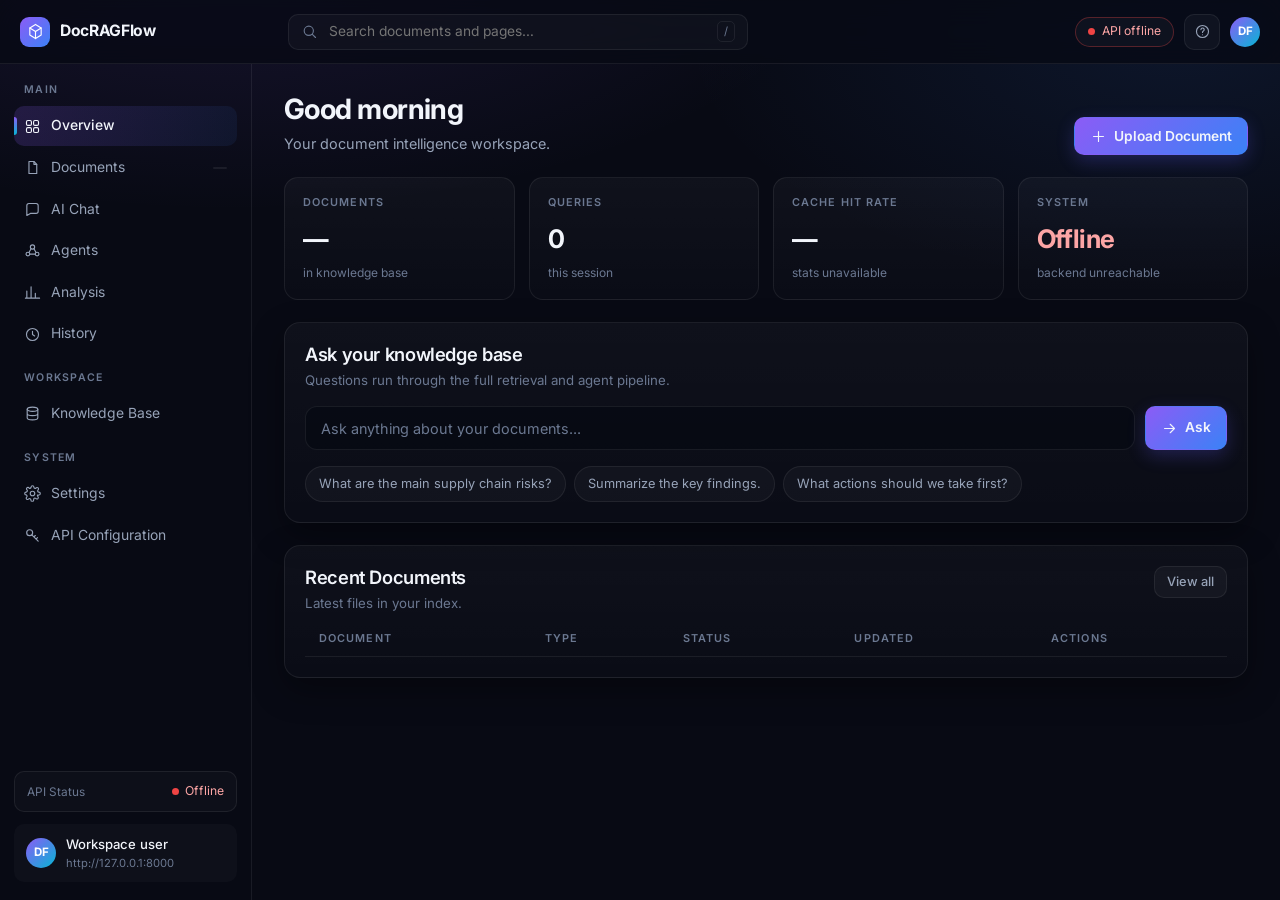
==== frontend/app.html @ 17d785a5 "Redesign frontend: 3D landing page and routed workspace app shell Landing (index.html): new marketin" ====
<!doctype html>
<html lang="en">
  <head>
    <meta charset="utf-8" />
    <meta name="viewport" content="width=device-width, initial-scale=1" />
    <title>DocRAGFlow — Workspace</title>
    <link rel="preconnect" href="https://fonts.googleapis.com" />
    <link rel="preconnect" href="https://fonts.gstatic.com" crossorigin />
    <link
      href="https://fonts.googleapis.com/css2?family=Inter:wght@400;500;600;700&display=swap"
      rel="stylesheet"
    />
    <link rel="stylesheet" href="css/styles.css?v=2" />
  </head>
  <body class="app">
    <!-- Icon sprite -->
    <svg class="sprite" aria-hidden="true" focusable="false">
      <symbol id="i-cube" viewBox="0 0 24 24">
        <path d="M12 2L4 7v10l8 5 8-5V7l-8-5z" />
        <path d="M12 12l8-5M12 12L4 7M12 12v10" />
      </symbol>
      <symbol id="i-grid" viewBox="0 0 24 24">
        <rect x="3.5" y="3.5" width="7" height="7" rx="2" />
        <rect x="13.5" y="3.5" width="7" height="7" rx="2" />
        <rect x="3.5" y="13.5" width="7" height="7" rx="2" />
        <rect x="13.5" y="13.5" width="7" height="7" rx="2" />
      </symbol>
      <symbol id="i-doc" viewBox="0 0 24 24">
        <path d="M7 3.5h7l4 4v13H7z" />
        <path d="M14 3.5v4h4" />
      </symbol>
      <symbol id="i-chat" viewBox="0 0 24 24">
        <path d="M20 14.5a3 3 0 0 1-3 3H9l-5 3V6.5a3 3 0 0 1 3-3h10a3 3 0 0 1 3 3z" />
      </symbol>
      <symbol id="i-agents" viewBox="0 0 24 24">
        <circle cx="12" cy="7" r="3" />
        <circle cx="5.5" cy="17" r="2.6" />
        <circle cx="18.5" cy="17" r="2.6" />
        <path d="M10 9.4 7.2 14.6M14 9.4l2.8 5.2M8 17.2h8" />
      </symbol>
      <symbol id="i-chart" viewBox="0 0 24 24">
        <path d="M4 20V10M10 20V4M16 20v-7M22 20H2" />
      </symbol>
      <symbol id="i-clock" viewBox="0 0 24 24">
        <circle cx="12" cy="12" r="8.5" />
        <path d="M12 7.5V12l3 2" />
      </symbol>
      <symbol id="i-database" viewBox="0 0 24 24">
        <ellipse cx="12" cy="6" rx="7.5" ry="3" />
        <path d="M4.5 6v12c0 1.7 3.4 3 7.5 3s7.5-1.3 7.5-3V6M4.5 12c0 1.7 3.4 3 7.5 3s7.5-1.3 7.5-3" />
      </symbol>
      <symbol id="i-cog" viewBox="0 0 24 24">
        <circle cx="12" cy="12" r="3.2" />
        <path d="M19.1 14.2a1.7 1.7 0 0 0 .3 1.9 2 2 0 1 1-2.8 2.8 1.7 1.7 0 0 0-1.9-.3 1.7 1.7 0 0 0-1 1.5V21a2 2 0 1 1-4 0v-.1a1.7 1.7 0 0 0-1.1-1.5 1.7 1.7 0 0 0-1.9.3 2 2 0 1 1-2.8-2.8 1.7 1.7 0 0 0 .3-1.9 1.7 1.7 0 0 0-1.5-1H3a2 2 0 1 1 0-4h.1a1.7 1.7 0 0 0 1.5-1.1 1.7 1.7 0 0 0-.3-1.9 2 2 0 1 1 2.8-2.8 1.7 1.7 0 0 0 1.9.3H9a1.7 1.7 0 0 0 1-1.5V3a2 2 0 1 1 4 0v.1a1.7 1.7 0 0 0 1 1.5 1.7 1.7 0 0 0 1.9-.3 2 2 0 1 1 2.8 2.8 1.7 1.7 0 0 0-.3 1.9v.1a1.7 1.7 0 0 0 1.5 1H21a2 2 0 1 1 0 4h-.1a1.7 1.7 0 0 0-1.5 1z" />
      </symbol>
      <symbol id="i-key" viewBox="0 0 24 24">
        <circle cx="8" cy="8" r="4.2" />
        <path d="M11 11l9 9M17 17l2-2M14 14l2-2" />
      </symbol>
      <symbol id="i-search" viewBox="0 0 24 24">
        <circle cx="11" cy="11" r="6.5" />
        <path d="M16 16l4.5 4.5" />
      </symbol>
      <symbol id="i-plus" viewBox="0 0 24 24"><path d="M12 5v14M5 12h14" /></symbol>
      <symbol id="i-send" viewBox="0 0 24 24"><path d="M5 12h14M13 6l6 6-6 6" /></symbol>
      <symbol id="i-refresh" viewBox="0 0 24 24">
        <path d="M20 11a8 8 0 1 0-2.3 5.7M20 5v6h-6" />
      </symbol>
      <symbol id="i-trash" viewBox="0 0 24 24">
        <path d="M4 7h16M9 7V4.5h6V7M6.5 7l1 13h9l1-13" />
      </symbol>
      <symbol id="i-help" viewBox="0 0 24 24">
        <circle cx="12" cy="12" r="8.5" />
        <path d="M9.8 9.3a2.3 2.3 0 1 1 3.4 2.1c-.8.5-1.2 1-1.2 1.9M12 16.6h.01" />
      </symbol>
      <symbol id="i-menu" viewBox="0 0 24 24"><path d="M4 7h16M4 12h16M4 17h16" /></symbol>
      <symbol id="i-shield" viewBox="0 0 24 24">
        <path d="M12 3l7 3v6c0 4.2-2.9 7.6-7 9-4.1-1.4-7-4.8-7-9V6z" />
      </symbol>
      <symbol id="i-box" viewBox="0 0 24 24">
        <path d="M3.5 8.5 12 4l8.5 4.5v7L12 20l-8.5-4.5z" />
        <path d="M3.5 8.5 12 13l8.5-4.5M12 13v7" />
      </symbol>
      <symbol id="i-truck" viewBox="0 0 24 24">
        <path d="M2.5 6.5h10v10h-10zM12.5 10h4l3 3v3.5h-7z" />
        <circle cx="6.5" cy="18" r="1.6" />
        <circle cx="16.5" cy="18" r="1.6" />
      </symbol>
      <symbol id="i-globe" viewBox="0 0 24 24">
        <circle cx="12" cy="12" r="8.5" />
        <path d="M3.5 12h17M12 3.5c2.4 2.3 3.6 5.2 3.6 8.5s-1.2 6.2-3.6 8.5c-2.4-2.3-3.6-5.2-3.6-8.5S9.6 5.8 12 3.5z" />
      </symbol>
      <symbol id="i-check" viewBox="0 0 24 24"><path d="M5 12.5l4.5 4.5L19 7.5" /></symbol>
      <symbol id="i-inbox" viewBox="0 0 24 24">
        <path d="M3.5 13.5 6 5h12l2.5 8.5v5.5h-17z" />
        <path d="M3.5 13.5H9a3 3 0 0 0 6 0h5.5" />
      </symbol>
    </svg>

    <!-- Single upload input reused by every upload trigger -->
    <input id="pdfFile" type="file" accept="application/pdf" class="sr-only" />

    <!-- ══ TOPBAR ══ -->
    <header class="topbar">
      <div class="topbar-left">
        <button id="drawerToggle" class="icon-btn topbar-menu" type="button" aria-label="Toggle navigation" aria-expanded="false">
          <svg class="ic"><use href="#i-menu" /></svg>
        </button>
        <a class="topbar-brand" href="index.html" aria-label="DocRAGFlow home">
          <span class="brand-mark"><svg class="ic"><use href="#i-cube" /></svg></span>
          <span class="brand-name">DocRAGFlow</span>
        </a>
      </div>

      <div class="topbar-search">
        <svg class="ic"><use href="#i-search" /></svg>
        <input
          id="globalSearch"
          type="search"
          placeholder="Search documents and pages…"
          autocomplete="off"
          aria-label="Search"
          role="combobox"
          aria-expanded="false"
          aria-controls="searchResults"
        />
        <kbd>/</kbd>
        <ul id="searchResults" class="search-results" role="listbox" hidden></ul>
      </div>

      <div class="topbar-right">
        <span id="apiBasePill" class="status-pill">Checking API…</span>
        <a
          class="icon-btn"
          href="https://github.com/anuragthippani1/DocFlow-RAG#readme"
          target="_blank"
          rel="noopener"
          title="Documentation"
          aria-label="Documentation"
        >
          <svg class="ic"><use href="#i-help" /></svg>
        </a>
        <details class="user-menu" id="userMenu">
          <summary aria-label="User menu"><span class="avatar">DF</span></summary>
          <div class="user-menu-panel">
            <div class="user-menu-head">
              <span class="avatar">DF</span>
              <div>
                <strong>Workspace user</strong>
                <small id="userMenuApi">Local API</small>
              </div>
            </div>
            <a href="#/settings" data-route-link>Settings</a>
            <a href="#/knowledge" data-route-link>Knowledge base</a>
            <a href="index.html">Back to site</a>
          </div>
        </details>
      </div>
    </header>

    <div class="layout">
      <!-- ══ SIDEBAR ══ -->
      <aside class="sidebar" id="sidebar" aria-label="Primary navigation">
        <nav class="side-nav">
          <p class="side-group">Main</p>
          <a class="side-item" href="#/overview" data-route-link>
            <svg class="ic"><use href="#i-grid" /></svg><span>Overview</span>
          </a>
          <a class="side-item" href="#/documents" data-route-link>
            <svg class="ic"><use href="#i-doc" /></svg><span>Documents</span>
            <em id="sideDocCount" class="side-count"></em>
          </a>
          <a class="side-item" href="#/chat" data-route-link>
            <svg class="ic"><use href="#i-chat" /></svg><span>AI Chat</span>
          </a>
          <a class="side-item" href="#/agents" data-route-link>
            <svg class="ic"><use href="#i-agents" /></svg><span>Agents</span>
          </a>
          <a class="side-item" href="#/analysis" data-route-link>
            <svg class="ic"><use href="#i-chart" /></svg><span>Analysis</span>
          </a>
          <a class="side-item" href="#/history" data-route-link>
            <svg class="ic"><use href="#i-clock" /></svg><span>History</span>
          </a>

          <p class="side-group">Workspace</p>
          <a class="side-item" href="#/knowledge" data-route-link>
            <svg class="ic"><use href="#i-database" /></svg><span>Knowledge Base</span>
          </a>

          <p class="side-group">System</p>
          <a class="side-item" href="#/settings" data-route-link>
            <svg class="ic"><use href="#i-cog" /></svg><span>Settings</span>
          </a>
          <a class="side-item" href="#/settings" data-route-link data-focus="apiConfig">
            <svg class="ic"><use href="#i-key" /></svg><span>API Configuration</span>
          </a>
        </nav>

        <div class="side-foot">
          <div class="side-status">
            <span class="side-status-label">API Status</span>
            <span id="sidebarApiStatus" class="dot-status">Checking…</span>
          </div>
          <div class="side-user">
            <span class="avatar">DF</span>
            <div>
              <strong>Workspace user</strong>
              <small id="sidebarApiBase">—</small>
            </div>
          </div>
        </div>
      </aside>
      <div class="scrim" id="scrim" hidden></div>

      <!-- ══ CONTENT ══ -->
      <main class="content" id="content">
        <!-- ─── OVERVIEW ─── -->
        <section class="view" id="view-overview" data-view="overview" hidden>
          <header class="page-head">
            <div>
              <h1 id="greeting">Welcome back</h1>
              <p class="page-sub">Your document intelligence workspace.</p>
            </div>
            <div class="page-actions">
              <button class="btn btn-primary" type="button" data-upload-trigger>
                <svg class="ic"><use href="#i-plus" /></svg> Upload Document
              </button>
            </div>
          </header>

          <div class="stat-grid">
            <article class="stat">
              <span class="stat-label">Documents</span>
              <strong id="docCountMetric" class="stat-value">—</strong>
              <small id="docCountNote" class="stat-note">in knowledge base</small>
            </article>
            <article class="stat">
              <span class="stat-label">Queries</span>
              <strong id="totalQueries" class="stat-value">0</strong>
              <small class="stat-note">this session</small>
            </article>
            <article class="stat">
              <span class="stat-label">Cache Hit Rate</span>
              <strong id="cacheHitRate" class="stat-value">—</strong>
              <small id="cacheNote" class="stat-note">server cache</small>
            </article>
            <article class="stat">
              <span class="stat-label">System</span>
              <strong id="apiStatusMetric" class="stat-value">—</strong>
              <small id="indexNote" class="stat-note">vector index</small>
            </article>
          </div>

          <section class="panel">
            <header class="panel-head">
              <div>
                <h2>Ask your knowledge base</h2>
                <p class="panel-sub">Questions run through the full retrieval and agent pipeline.</p>
              </div>
            </header>
            <div class="composer">
              <input
                id="questionInput"
                class="composer-input"
                type="text"
                placeholder="Ask anything about your documents..."
                autocomplete="off"
              />
              <button id="askBtn" class="btn btn-primary" type="button">
                <svg class="ic"><use href="#i-send" /></svg> Ask
              </button>
            </div>
            <div id="suggestions" class="chips" aria-label="Suggested questions"></div>
          </section>

          <section class="panel">
            <header class="panel-head">
              <div>
                <h2>Recent Documents</h2>
                <p class="panel-sub">Latest files in your index.</p>
              </div>
              <a class="btn btn-ghost btn-sm" href="#/documents" data-route-link>View all</a>
            </header>
            <div class="table-wrap">
              <table class="table">
                <thead>
                  <tr>
                    <th>Document</th>
                    <th>Type</th>
                    <th>Status</th>
                    <th>Updated</th>
                    <th class="col-actions">Actions</th>
                  </tr>
                </thead>
                <tbody id="recentDocs"></tbody>
              </table>
            </div>
          </section>
        </section>

        <!-- ─── DOCUMENTS ─── -->
        <section class="view" id="view-documents" data-view="documents" hidden>
          <header class="page-head">
            <div>
              <h1>Documents</h1>
              <p class="page-sub">Manage your indexed knowledge base.</p>
            </div>
            <div class="page-actions">
              <button id="reindexBtn" class="btn btn-ghost" type="button">
                <svg class="ic"><use href="#i-refresh" /></svg> Force Re-index
              </button>
              <button id="uploadBtn" class="btn btn-primary" type="button" data-upload-trigger>
                <svg class="ic"><use href="#i-plus" /></svg> Upload PDF
              </button>
            </div>
          </header>

          <div class="toolbar">
            <label class="field-search">
              <svg class="ic"><use href="#i-search" /></svg>
              <input id="docSearch" type="search" placeholder="Search documents" aria-label="Search documents" />
            </label>
            <div class="segmented" role="tablist" aria-label="Filter documents">
              <button class="seg is-active" type="button" data-doc-filter="all" role="tab" aria-selected="true">All</button>
              <button class="seg" type="button" data-doc-filter="indexed" role="tab" aria-selected="false">Indexed</button>
              <button class="seg" type="button" data-doc-filter="processing" role="tab" aria-selected="false">Processing</button>
              <button class="seg" type="button" data-doc-filter="failed" role="tab" aria-selected="false">Failed</button>
            </div>
            <span id="docCountPill" class="count-pill"></span>
          </div>

          <section class="panel">
            <div class="table-wrap">
              <table class="table">
                <thead>
                  <tr>
                    <th>Document</th>
                    <th>Type</th>
                    <th>Status</th>
                    <th>Updated</th>
                    <th class="col-actions">Actions</th>
                  </tr>
                </thead>
                <tbody id="docList"></tbody>
              </table>
            </div>
          </section>
        </section>

        <!-- ─── AI CHAT ─── -->
        <section class="view view--chat" id="view-chat" data-view="chat" hidden>
          <div class="chat-grid">
            <aside class="chat-rail panel">
              <header class="panel-head">
                <h2>Conversations</h2>
              </header>
              <button id="newChatBtn" class="btn btn-ghost btn-block btn-sm" type="button">
                <svg class="ic"><use href="#i-plus" /></svg> New chat
              </button>
              <ul id="chatSessions" class="rail-list"></ul>
            </aside>

            <section class="chat-main panel">
              <header class="panel-head chat-head">
                <div>
                  <h2>AI Chat</h2>
                  <p class="panel-sub">Grounded answers with citations from your documents.</p>
                </div>
                <span id="queryModePill" class="tag">Ready</span>
              </header>

              <div id="chatMessages" class="chat-log"></div>

              <div class="chat-composer">
                <div class="composer">
                  <input
                    id="chatInput"
                    class="composer-input"
                    type="text"
                    placeholder="Ask anything about your documents..."
                    autocomplete="off"
                  />
                  <button id="chatSendBtn" class="btn btn-primary" type="button" aria-label="Send question">
                    <svg class="ic"><use href="#i-send" /></svg>
                  </button>
                </div>
                <div id="queryStatus" class="status-inline" role="status" aria-live="polite"></div>
              </div>
            </section>

            <aside class="chat-sources panel">
              <header class="panel-head">
                <h2>Sources</h2>
              </header>
              <ul id="sourcesList" class="source-list"></ul>
              <div id="sourcesEmpty" class="empty empty--compact">
                <p>Sources appear here after you ask a question.</p>
              </div>
              <div id="responseMeta" class="meta-row" hidden>
                <span id="responseTime"></span>
                <span id="cacheIndicator"></span>
              </div>
              <div class="visually-hidden" aria-hidden="true"><div id="answerText"></div></div>
            </aside>
          </div>
        </section>

        <!-- ─── AGENTS ─── -->
        <section class="view" id="view-agents" data-view="agents" hidden>
          <header class="page-head">
            <div>
              <h1>AI Agents</h1>
              <p class="page-sub">
                Specialized agents analyze different aspects of your knowledge. They run
                automatically with every question.
              </p>
            </div>
            <div class="page-actions">
              <a class="btn btn-primary" href="#/chat" data-route-link>
                <svg class="ic"><use href="#i-chat" /></svg> Run a query
              </a>
            </div>
          </header>

          <div class="agent-grid">
            <article class="agent-card" data-agent="supplier">
              <header>
                <span class="agent-icon agent-icon--violet"><svg class="ic"><use href="#i-box" /></svg></span>
                <div>
                  <h3>Supplier Agent</h3>
                  <p>Analyzes supplier-related risks.</p>
                </div>
                <span id="supplierRisk" class="agent-badge"></span>
              </header>
              <dl class="agent-body">
                <dt>Reason</dt>
                <dd id="supplierReason" class="agent-text">Not run yet.</dd>
                <dt>Recommended action</dt>
                <dd id="supplierAction" class="agent-text">Not run yet.</dd>
              </dl>
            </article>

            <article class="agent-card" data-agent="inventory">
              <header>
                <span class="agent-icon agent-icon--blue"><svg class="ic"><use href="#i-inbox" /></svg></span>
                <div>
                  <h3>Inventory Agent</h3>
                  <p>Analyzes inventory and stock-related information.</p>
                </div>
                <span id="inventoryRisk" class="agent-badge"></span>
              </header>
              <dl class="agent-body">
                <dt>Reason</dt>
                <dd id="inventoryReason" class="agent-text">Not run yet.</dd>
                <dt>Recommended action</dt>
                <dd id="inventoryAction" class="agent-text">Not run yet.</dd>
              </dl>
            </article>

            <article class="agent-card" data-agent="logistics">
              <header>
                <span class="agent-icon agent-icon--cyan"><svg class="ic"><use href="#i-truck" /></svg></span>
                <div>
                  <h3>Logistics Agent</h3>
                  <p>Analyzes transportation and logistics.</p>
                </div>
                <span id="logisticsRisk" class="agent-badge"></span>
              </header>
              <dl class="agent-body">
                <dt>Reason</dt>
                <dd id="logisticsReason" class="agent-text">Not run yet.</dd>
                <dt>Recommended action</dt>
                <dd id="logisticsAction" class="agent-text">Not run yet.</dd>
              </dl>
            </article>

            <article class="agent-card" data-agent="external_risk">
              <header>
                <span class="agent-icon agent-icon--amber"><svg class="ic"><use href="#i-globe" /></svg></span>
                <div>
                  <h3>External Risk Agent</h3>
                  <p>Analyzes external and global risks.</p>
                </div>
                <span id="externalRiskRisk" class="agent-badge"></span>
              </header>
              <dl class="agent-body">
                <dt>Reason</dt>
                <dd id="externalRiskReason" class="agent-text">Not run yet.</dd>
                <dt>Recommended action</dt>
                <dd id="externalRiskAction" class="agent-text">Not run yet.</dd>
              </dl>
            </article>
          </div>

          <p class="hint">
            Agents are selected per question by the domain router — research documents skip the
            supply-chain agents, and skipped agents are marked as such.
          </p>
        </section>

        <!-- ─── ANALYSIS ─── -->
        <section class="view" id="view-analysis" data-view="analysis" hidden>
          <header class="page-head">
            <div>
              <h1>Analysis</h1>
              <p class="page-sub">Final decision and risk findings from the latest question.</p>
            </div>
          </header>

          <div id="analysisEmpty" class="empty">
            <span class="empty-art"><svg class="ic"><use href="#i-chart" /></svg></span>
            <h3>No analysis yet</h3>
            <p>Ask a question to generate a risk decision from your documents.</p>
            <a class="btn btn-primary" href="#/chat" data-route-link>Ask a question</a>
          </div>

          <div id="analysisContent" hidden>
            <div class="analysis-top">
              <article class="panel analysis-risk">
                <span class="panel-label">Risk level</span>
                <div id="decisionRisk" class="risk-display"></div>
                <span class="panel-label">Domain</span>
                <p id="analysisDomain" class="analysis-line">—</p>
              </article>

              <article class="panel">
                <span class="panel-label">Overall decision</span>
                <p id="decisionText" class="analysis-line"></p>
                <span class="panel-label">Priority action</span>
                <p id="priorityAction" class="analysis-line"></p>
              </article>

              <article class="panel">
                <span class="panel-label">Session risk distribution</span>
                <ul class="bars" id="riskBars">
                  <li data-risk="low"><span>Low</span><i><b></b></i><em>0</em></li>
                  <li data-risk="medium"><span>Medium</span><i><b></b></i><em>0</em></li>
                  <li data-risk="high"><span>High</span><i><b></b></i><em>0</em></li>
                </ul>
                <p class="panel-label">Dominant level</p>
                <p id="riskLevelMetric" class="analysis-line">—</p>
              </article>
            </div>

            <section class="panel">
              <header class="panel-head">
                <div>
                  <h2>Agent findings</h2>
                  <p class="panel-sub">Per-agent risk, reasoning, and recommended action.</p>
                </div>
              </header>
              <div class="finding-grid" id="findingGrid"></div>
            </section>

            <section class="panel">
              <header class="panel-head">
                <div>
                  <h2>Recommended actions</h2>
                  <p class="panel-sub">Collected from every agent that ran.</p>
                </div>
              </header>
              <ol class="action-list" id="actionList"></ol>
            </section>
          </div>
        </section>

        <!-- ─── HISTORY ─── -->
        <section class="view" id="view-history" data-view="history" hidden>
          <header class="page-head">
            <div>
              <h1>Query History</h1>
              <p class="page-sub">Recent questions from this browser.</p>
            </div>
            <div class="page-actions">
              <button id="clearHistoryBtn" class="btn btn-ghost" type="button">
                <svg class="ic"><use href="#i-trash" /></svg> Clear history
              </button>
            </div>
          </header>

          <section class="panel">
            <div class="table-wrap">
              <table class="table">
                <thead>
                  <tr>
                    <th>Question</th>
                    <th>Risk</th>
                    <th>Response</th>
                    <th>Time</th>
                    <th class="col-actions">Actions</th>
                  </tr>
                </thead>
                <tbody id="historyList"></tbody>
              </table>
            </div>
          </section>
        </section>

        <!-- ─── KNOWLEDGE BASE ─── -->
        <section class="view" id="view-knowledge" data-view="knowledge" hidden>
          <header class="page-head">
            <div>
              <h1>Knowledge Base</h1>
              <p class="page-sub">Vector index health and retrieval configuration.</p>
            </div>
            <div class="page-actions">
              <button class="btn btn-primary" type="button" data-upload-trigger>
                <svg class="ic"><use href="#i-plus" /></svg> Upload Document
              </button>
            </div>
          </header>

          <div class="stat-grid">
            <article class="stat">
              <span class="stat-label">Vector index</span>
              <strong id="kbIndexState" class="stat-value">—</strong>
              <small class="stat-note">FAISS store</small>
            </article>
            <article class="stat">
              <span class="stat-label">Documents</span>
              <strong id="kbDocCount" class="stat-value">—</strong>
              <small class="stat-note">indexed PDFs</small>
            </article>
            <article class="stat">
              <span class="stat-label">API version</span>
              <strong id="kbVersion" class="stat-value">—</strong>
              <small class="stat-note">backend build</small>
            </article>
            <article class="stat">
              <span class="stat-label">Uptime</span>
              <strong id="kbUptime" class="stat-value">—</strong>
              <small class="stat-note">since restart</small>
            </article>
          </div>

          <section class="panel">
            <header class="panel-head">
              <div>
                <h2>Retrieval configuration</h2>
                <p class="panel-sub">Live flags reported by the backend.</p>
              </div>
            </header>
            <ul class="flag-list" id="kbFlags"></ul>
          </section>
        </section>

        <!-- ─── SETTINGS ─── -->
        <section class="view" id="view-settings" data-view="settings" hidden>
          <header class="page-head">
            <div>
              <h1>Settings</h1>
              <p class="page-sub">Workspace, connection, and system controls.</p>
            </div>
          </header>

          <section class="panel">
            <header class="panel-head">
              <div>
                <h2>General</h2>
                <p class="panel-sub">How this browser talks to your DocRAGFlow backend.</p>
              </div>
            </header>
            <dl class="detail-list">
              <div>
                <dt>Active API</dt>
                <dd id="settingsApiBase">—</dd>
              </div>
              <div>
                <dt>API key</dt>
                <dd id="settingsKeyState">Not set</dd>
              </div>
              <div>
                <dt>Stored locally</dt>
                <dd>API URL, API key, and query history stay in this browser.</dd>
              </div>
            </dl>
          </section>

          <section class="panel" id="apiConfig">
            <header class="panel-head">
              <div>
                <h2>API Configuration</h2>
                <p class="panel-sub">Point the workspace at a local or deployed backend.</p>
              </div>
            </header>
            <div class="form-grid">
              <div class="field">
                <label class="field-label" for="apiUrlInput">API URL</label>
                <input id="apiUrlInput" class="input" type="text" placeholder="http://127.0.0.1:8000" />
                <button id="saveApiUrlBtn" class="btn btn-ghost btn-sm" type="button">Save URL</button>
              </div>
              <div class="field">
                <label class="field-label" for="apiKeyInput">API Key</label>
                <div class="input-row">
                  <input id="apiKeyInput" class="input" type="password" placeholder="X-API-Key (if enabled)" autocomplete="off" />
                  <button id="toggleKeyBtn" class="btn btn-ghost btn-sm" type="button" aria-pressed="false">Show</button>
                </div>
                <button id="saveApiKeyBtn" class="btn btn-ghost btn-sm" type="button">Save Key</button>
              </div>
            </div>
            <p class="hint">Only required when the backend sets <code>API_KEY</code>.</p>
          </section>

          <section class="panel">
            <header class="panel-head">
              <div>
                <h2>System</h2>
                <p class="panel-sub">Cache and session controls.</p>
              </div>
            </header>
            <p id="metricsPanel" class="hint"></p>
            <div class="button-row">
              <button id="clearCacheBtn" class="btn btn-ghost" type="button">Clear server cache</button>
              <button id="resetDashboardBtn" class="btn btn-ghost" type="button">Reset session metrics</button>
            </div>
          </section>

          <section class="panel">
            <header class="panel-head">
              <div>
                <h2>About</h2>
                <p class="panel-sub">DocRAGFlow — turn documents into intelligence.</p>
              </div>
            </header>
            <dl class="detail-list">
              <div>
                <dt>Backend version</dt>
                <dd id="aboutVersion">—</dd>
              </div>
              <div>
                <dt>Stack</dt>
                <dd>FastAPI · FAISS · LangChain · OpenRouter</dd>
              </div>
              <div>
                <dt>Documentation</dt>
                <dd>
                  <a href="https://github.com/anuragthippani1/DocFlow-RAG#readme" target="_blank" rel="noopener">GitHub README</a>
                </dd>
              </div>
            </dl>
          </section>
        </section>
      </main>
    </div>

    <div id="uploadStatus" class="toast toast--float" role="status" aria-live="polite" hidden></div>

    <script src="js/api.js?v=2"></script>
    <script src="js/dashboard.js?v=2"></script>
    <script src="js/app.js?v=2"></script>
    <script src="js/ui.js?v=2"></script>
  </body>
</html>
---- frontend/css/styles.css ----
/* ==========================================================================
   DocRAGFlow — application shell (topbar + sidebar + routed views)
   Productivity-focused counterpart to the landing page design language.
   ========================================================================== */

:root {
  --bg: #080a14;
  --surface: #0e1322;
  --surface-2: #121829;
  --raised: #161d31;
  --line: rgba(255, 255, 255, 0.07);
  --line-strong: rgba(255, 255, 255, 0.14);
  --ink: #f2f5fb;
  --ink-2: #97a3b8;
  --ink-3: #6b7891;
  --violet: #8b5cf6;
  --blue: #3b82f6;
  --cyan: #06b6d4;
  --green: #22c55e;
  --amber: #facc15;
  --red: #ef4444;
  --radius: 16px;
  --radius-sm: 10px;
  --topbar: 64px;
  --sidebar: 252px;
  --shadow: 0 12px 32px rgba(0, 0, 0, 0.35);
  --transition: 0.18s ease;
  --font: "Inter", ui-sans-serif, system-ui, -apple-system, sans-serif;
}

*,
*::before,
*::after {
  box-sizing: border-box;
}

body.app {
  margin: 0;
  min-height: 100vh;
  background: var(--bg);
  background-image: radial-gradient(ellipse 70% 45% at 18% -8%, rgba(139, 92, 246, 0.13), transparent 70%),
    radial-gradient(ellipse 55% 40% at 92% 4%, rgba(59, 130, 246, 0.1), transparent 70%);
  color: var(--ink);
  font-family: var(--font);
  font-size: 14px;
  line-height: 1.55;
  -webkit-font-smoothing: antialiased;
}

h1,
h2,
h3 {
  margin: 0;
  letter-spacing: -0.02em;
  line-height: 1.25;
}

h1 {
  font-size: 1.75rem;
  font-weight: 700;
}

h2 {
  font-size: 1.15rem;
  font-weight: 600;
}

h3 {
  font-size: 0.98rem;
  font-weight: 600;
}

p {
  margin: 0;
}

a {
  color: inherit;
  text-decoration: none;
}

code {
  padding: 1px 5px;
  border-radius: 5px;
  background: rgba(255, 255, 255, 0.07);
  font-size: 0.82em;
}

:focus-visible {
  outline: 2px solid rgba(139, 92, 246, 0.75);
  outline-offset: 2px;
}

.sprite {
  position: absolute;
  width: 0;
  height: 0;
  overflow: hidden;
}

/* Icons inherit stroke styling from the host <svg class="ic"> element. */
.ic {
  width: 17px;
  height: 17px;
  flex: none;
  fill: none;
  stroke: currentColor;
  stroke-width: 1.6;
  stroke-linecap: round;
  stroke-linejoin: round;
}

/* Views and panels set an explicit display, which would otherwise beat [hidden]. */
[hidden] {
  display: none !important;
}

.sr-only,
.visually-hidden {
  position: absolute;
  width: 1px;
  height: 1px;
  padding: 0;
  margin: -1px;
  overflow: hidden;
  clip: rect(0, 0, 0, 0);
  border: 0;
}

/* ── Buttons ────────────────────────────────────────────────────────────── */
.btn {
  display: inline-flex;
  align-items: center;
  justify-content: center;
  gap: 7px;
  height: 38px;
  padding: 0 15px;
  border: 1px solid transparent;
  border-radius: var(--radius-sm);
  background: transparent;
  color: var(--ink);
  font: inherit;
  font-size: 0.86rem;
  font-weight: 500;
  cursor: pointer;
  white-space: nowrap;
  transition: transform var(--transition), background var(--transition),
    border-color var(--transition), box-shadow var(--transition), opacity var(--transition);
}

.btn:active {
  transform: scale(0.985);
}

.btn:disabled {
  opacity: 0.55;
  cursor: not-allowed;
}

.btn-primary {
  background: linear-gradient(135deg, var(--violet), var(--blue));
  box-shadow: 0 6px 18px rgba(99, 91, 255, 0.24);
  font-weight: 600;
}

.btn-primary:hover:not(:disabled) {
  box-shadow: 0 10px 24px rgba(99, 91, 255, 0.36);
}

.btn-ghost {
  background: rgba(255, 255, 255, 0.035);
  border-color: var(--line);
  color: var(--ink-2);
}

.btn-ghost:hover:not(:disabled) {
  background: rgba(255, 255, 255, 0.07);
  border-color: var(--line-strong);
  color: var(--ink);
}

.btn-danger {
  background: rgba(239, 68, 68, 0.12);
  border-color: rgba(239, 68, 68, 0.3);
  color: #fca5a5;
}

.btn-danger:hover:not(:disabled) {
  background: rgba(239, 68, 68, 0.2);
}

.btn-sm {
  height: 32px;
  padding: 0 12px;
  font-size: 0.8rem;
}

.btn-block {
  width: 100%;
}

.icon-btn {
  display: inline-grid;
  place-items: center;
  width: 36px;
  height: 36px;
  border: 1px solid var(--line);
  border-radius: var(--radius-sm);
  background: rgba(255, 255, 255, 0.035);
  color: var(--ink-2);
  cursor: pointer;
  transition: background var(--transition), color var(--transition), border-color var(--transition);
}

.icon-btn:hover {
  background: rgba(255, 255, 255, 0.08);
  color: var(--ink);
}

/* ── Topbar ─────────────────────────────────────────────────────────────── */
.topbar {
  position: sticky;
  top: 0;
  z-index: 60;
  display: flex;
  align-items: center;
  gap: 16px;
  height: var(--topbar);
  padding: 0 20px;
  background: rgba(8, 10, 20, 0.82);
  backdrop-filter: blur(18px) saturate(140%);
  border-bottom: 1px solid var(--line);
}

.topbar-left {
  display: flex;
  align-items: center;
  gap: 12px;
  min-width: var(--sidebar);
}

.topbar-menu {
  display: none;
}

.topbar-brand {
  display: inline-flex;
  align-items: center;
  gap: 10px;
  transition: opacity var(--transition);
}

.topbar-brand:hover {
  opacity: 0.85;
}

.brand-mark {
  display: grid;
  place-items: center;
  width: 30px;
  height: 30px;
  border-radius: 9px;
  background: linear-gradient(135deg, var(--violet), var(--blue));
  color: #fff;
}

.brand-name {
  font-size: 0.98rem;
  font-weight: 700;
  letter-spacing: -0.02em;
}

.topbar-search {
  position: relative;
  display: flex;
  align-items: center;
  gap: 9px;
  flex: 1;
  max-width: 460px;
  height: 36px;
  padding: 0 12px;
  border: 1px solid var(--line);
  border-radius: var(--radius-sm);
  background: rgba(255, 255, 255, 0.03);
  color: var(--ink-3);
  transition: border-color var(--transition), background var(--transition);
}

.topbar-search:focus-within {
  border-color: rgba(139, 92, 246, 0.5);
  background: rgba(255, 255, 255, 0.05);
}

.topbar-search input {
  flex: 1;
  min-width: 0;
  border: 0;
  background: transparent;
  color: var(--ink);
  font: inherit;
  font-size: 0.86rem;
  outline: none;
}

.topbar-search input::-webkit-search-cancel-button {
  filter: invert(0.6);
}

.topbar-search kbd {
  padding: 1px 6px;
  border: 1px solid var(--line);
  border-radius: 5px;
  font-family: inherit;
  font-size: 0.7rem;
  color: var(--ink-3);
}

.search-results {
  position: absolute;
  top: calc(100% + 8px);
  left: 0;
  right: 0;
  z-index: 70;
  max-height: 320px;
  overflow-y: auto;
  margin: 0;
  padding: 6px;
  list-style: none;
  border: 1px solid var(--line);
  border-radius: var(--radius);
  background: var(--surface-2);
  box-shadow: var(--shadow);
}

.search-results li button {
  display: flex;
  align-items: center;
  gap: 10px;
  width: 100%;
  padding: 9px 10px;
  border: 0;
  border-radius: 8px;
  background: transparent;
  color: var(--ink);
  font: inherit;
  font-size: 0.85rem;
  text-align: left;
  cursor: pointer;
}

.search-results li button:hover,
.search-results li button:focus-visible {
  background: rgba(139, 92, 246, 0.14);
}

.search-results .res-kind {
  margin-left: auto;
  font-size: 0.7rem;
  color: var(--ink-3);
}

.search-results .res-empty {
  padding: 10px;
  font-size: 0.83rem;
  color: var(--ink-3);
}

.topbar-right {
  display: flex;
  align-items: center;
  gap: 10px;
  min-width: 0;
  margin-left: auto;
}

.status-pill {
  display: inline-flex;
  align-items: center;
  gap: 7px;
  height: 30px;
  padding: 0 12px;
  border: 1px solid var(--line);
  border-radius: 999px;
  background: rgba(255, 255, 255, 0.03);
  font-size: 0.76rem;
  color: var(--ink-2);
  white-space: nowrap;
}

.status-pill::before {
  content: "";
  width: 7px;
  height: 7px;
  border-radius: 50%;
  background: var(--ink-3);
}

.status-pill.online {
  border-color: rgba(34, 197, 94, 0.32);
  color: #86efac;
}

.status-pill.online::before {
  background: var(--green);
  box-shadow: 0 0 8px rgba(34, 197, 94, 0.8);
}

.status-pill.offline {
  border-color: rgba(239, 68, 68, 0.32);
  color: #fca5a5;
}

.status-pill.offline::before {
  background: var(--red);
}

.avatar {
  display: grid;
  place-items: center;
  width: 30px;
  height: 30px;
  border-radius: 50%;
  background: linear-gradient(135deg, var(--violet), var(--cyan));
  font-size: 0.72rem;
  font-weight: 700;
  color: #fff;
}

.user-menu {
  position: relative;
}

.user-menu summary {
  list-style: none;
  cursor: pointer;
}

.user-menu summary::-webkit-details-marker {
  display: none;
}

.user-menu:not([open]) .user-menu-panel {
  display: none;
}

.user-menu-panel {
  position: absolute;
  top: calc(100% + 10px);
  right: 0;
  z-index: 70;
  display: grid;
  gap: 2px;
  width: 232px;
  padding: 8px;
  border: 1px solid var(--line);
  border-radius: var(--radius);
  background: var(--surface-2);
  box-shadow: var(--shadow);
}

.user-menu-head {
  display: flex;
  align-items: center;
  gap: 10px;
  padding: 8px 8px 12px;
  margin-bottom: 4px;
  border-bottom: 1px solid var(--line);
}

.user-menu-head strong {
  display: block;
  font-size: 0.85rem;
}

.user-menu-head small {
  font-size: 0.72rem;
  color: var(--ink-3);
  word-break: break-all;
}

.user-menu-panel a {
  padding: 8px 10px;
  border-radius: 8px;
  font-size: 0.85rem;
  color: var(--ink-2);
  transition: background var(--transition), color var(--transition);
}

.user-menu-panel a:hover {
  background: rgba(255, 255, 255, 0.06);
  color: var(--ink);
}

/* ── Layout ─────────────────────────────────────────────────────────────── */
.layout {
  display: grid;
  grid-template-columns: var(--sidebar) minmax(0, 1fr);
  align-items: start;
}

.sidebar {
  position: sticky;
  top: var(--topbar);
  display: flex;
  flex-direction: column;
  justify-content: space-between;
  gap: 20px;
  height: calc(100vh - var(--topbar));
  padding: 18px 14px;
  border-right: 1px solid var(--line);
  overflow-y: auto;
}

.side-nav {
  display: grid;
  gap: 2px;
  align-content: start;
}

.side-group {
  margin: 14px 0 6px;
  padding: 0 10px;
  font-size: 0.66rem;
  font-weight: 600;
  letter-spacing: 0.12em;
  text-transform: uppercase;
  color: var(--ink-3);
}

.side-group:first-child {
  margin-top: 0;
}

.side-item {
  position: relative;
  display: flex;
  align-items: center;
  gap: 10px;
  padding: 9px 10px;
  border-radius: var(--radius-sm);
  font-size: 0.87rem;
  color: var(--ink-2);
  transition: background var(--transition), color var(--transition);
}

.side-item:hover {
  background: rgba(255, 255, 255, 0.05);
  color: var(--ink);
}

.side-item.is-active {
  background: linear-gradient(90deg, rgba(139, 92, 246, 0.18), rgba(59, 130, 246, 0.08));
  color: var(--ink);
  font-weight: 500;
}

.side-item.is-active::before {
  content: "";
  position: absolute;
  left: 0;
  top: 50%;
  width: 3px;
  height: 18px;
  border-radius: 0 3px 3px 0;
  background: linear-gradient(180deg, var(--violet), var(--cyan));
  transform: translateY(-50%);
}

.side-count {
  margin-left: auto;
  padding: 1px 7px;
  border-radius: 999px;
  background: rgba(255, 255, 255, 0.07);
  font-size: 0.7rem;
  font-style: normal;
  color: var(--ink-2);
}

.side-foot {
  display: grid;
  gap: 12px;
}

.side-status {
  display: flex;
  align-items: center;
  justify-content: space-between;
  gap: 8px;
  padding: 10px 12px;
  border: 1px solid var(--line);
  border-radius: var(--radius-sm);
  background: rgba(255, 255, 255, 0.025);
}

.side-status-label {
  font-size: 0.74rem;
  color: var(--ink-3);
}

.dot-status {
  display: inline-flex;
  align-items: center;
  gap: 6px;
  font-size: 0.76rem;
  color: var(--ink-2);
}

.dot-status::before {
  content: "";
  width: 7px;
  height: 7px;
  border-radius: 50%;
  background: var(--ink-3);
}

.dot-status.online {
  color: #86efac;
}

.dot-status.online::before {
  background: var(--green);
  box-shadow: 0 0 8px rgba(34, 197, 94, 0.75);
}

.dot-status.offline {
  color: #fca5a5;
}

.dot-status.offline::before {
  background: var(--red);
}

.side-user {
  display: flex;
  align-items: center;
  gap: 10px;
  padding: 10px 12px;
  border-radius: var(--radius-sm);
  background: rgba(255, 255, 255, 0.025);
}

.side-user strong {
  display: block;
  font-size: 0.82rem;
  font-weight: 500;
}

.side-user small {
  display: block;
  font-size: 0.7rem;
  color: var(--ink-3);
  word-break: break-all;
}

.scrim {
  position: fixed;
  inset: var(--topbar) 0 0;
  z-index: 40;
  background: rgba(3, 5, 12, 0.6);
  backdrop-filter: blur(2px);
}

/* ── Content + views ───────────────────────────────────────────────────── */
.content {
  min-width: 0;
  width: 100%;
  max-width: 1400px;
  padding: 28px 32px 56px;
}

.view {
  display: grid;
  gap: 22px;
  align-content: start;
  animation: view-in 0.28s ease;
}

@keyframes view-in {
  from {
    opacity: 0;
    transform: translateY(8px);
  }
}

.page-head {
  display: flex;
  flex-wrap: wrap;
  align-items: flex-end;
  justify-content: space-between;
  gap: 16px;
}

.page-sub {
  margin-top: 6px;
  max-width: 62ch;
  color: var(--ink-2);
  font-size: 0.9rem;
}

.page-actions {
  display: flex;
  flex-wrap: wrap;
  gap: 8px;
}

.hint {
  color: var(--ink-3);
  font-size: 0.82rem;
}

/* ── Panels ─────────────────────────────────────────────────────────────── */
.panel {
  display: grid;
  gap: 16px;
  align-content: start;
  padding: 20px;
  border: 1px solid var(--line);
  border-radius: var(--radius);
  background: linear-gradient(180deg, rgba(255, 255, 255, 0.032), rgba(255, 255, 255, 0.012));
  box-shadow: var(--shadow);
}

.panel-head {
  display: flex;
  flex-wrap: wrap;
  align-items: flex-start;
  justify-content: space-between;
  gap: 12px;
}

.panel-sub {
  margin-top: 4px;
  color: var(--ink-3);
  font-size: 0.83rem;
}

.panel-label {
  font-size: 0.68rem;
  font-weight: 600;
  letter-spacing: 0.1em;
  text-transform: uppercase;
  color: var(--ink-3);
}

/* ── Stat cards ────────────────────────────────────────────────────────── */
.stat-grid {
  display: grid;
  grid-template-columns: repeat(4, minmax(0, 1fr));
  gap: 14px;
}

.stat {
  padding: 16px 18px;
  border: 1px solid var(--line);
  border-radius: 14px;
  background: linear-gradient(180deg, rgba(255, 255, 255, 0.035), rgba(255, 255, 255, 0.01));
  transition: transform var(--transition), border-color var(--transition);
}

.stat:hover {
  transform: translateY(-2px);
  border-color: var(--line-strong);
}

.stat-label {
  display: block;
  font-size: 0.68rem;
  font-weight: 600;
  letter-spacing: 0.1em;
  text-transform: uppercase;
  color: var(--ink-3);
}

.stat-value {
  display: block;
  margin: 8px 0 2px;
  font-size: 1.6rem;
  font-weight: 700;
  letter-spacing: -0.02em;
}

.stat-value.ok {
  color: #86efac;
}

.stat-value.warn {
  color: #fde047;
}

.stat-value.bad {
  color: #fca5a5;
}

.stat-note {
  font-size: 0.75rem;
  color: var(--ink-3);
}

/* ── Composer + chips ──────────────────────────────────────────────────── */
.composer {
  display: flex;
  gap: 10px;
}

.composer-input {
  flex: 1;
  min-width: 0;
  height: 44px;
  padding: 0 15px;
  border: 1px solid var(--line);
  border-radius: 12px;
  background: rgba(5, 8, 18, 0.55);
  color: var(--ink);
  font: inherit;
  font-size: 0.9rem;
  transition: border-color var(--transition), box-shadow var(--transition);
}

.composer-input::placeholder {
  color: var(--ink-3);
}

.composer-input:focus {
  outline: none;
  border-color: rgba(139, 92, 246, 0.55);
  box-shadow: 0 0 0 3px rgba(139, 92, 246, 0.12);
}

.composer .btn {
  height: 44px;
}

.chips {
  display: flex;
  flex-wrap: wrap;
  gap: 8px;
}

.chip {
  padding: 7px 13px;
  border: 1px solid var(--line);
  border-radius: 999px;
  background: rgba(255, 255, 255, 0.03);
  color: var(--ink-2);
  font: inherit;
  font-size: 0.8rem;
  cursor: pointer;
  transition: background var(--transition), border-color var(--transition), color var(--transition);
}

.chip:hover {
  background: rgba(139, 92, 246, 0.12);
  border-color: rgba(139, 92, 246, 0.35);
  color: var(--ink);
}

/* ── Toolbar (documents) ───────────────────────────────────────────────── */
.toolbar {
  display: flex;
  flex-wrap: wrap;
  align-items: center;
  gap: 10px;
}

.field-search {
  display: flex;
  align-items: center;
  gap: 8px;
  flex: 1;
  min-width: 200px;
  max-width: 320px;
  height: 38px;
  padding: 0 12px;
  border: 1px solid var(--line);
  border-radius: var(--radius-sm);
  background: rgba(255, 255, 255, 0.03);
  color: var(--ink-3);
}

.field-search:focus-within {
  border-color: rgba(139, 92, 246, 0.5);
}

.field-search input {
  flex: 1;
  min-width: 0;
  border: 0;
  background: transparent;
  color: var(--ink);
  font: inherit;
  font-size: 0.86rem;
  outline: none;
}

.segmented {
  display: inline-flex;
  padding: 3px;
  border: 1px solid var(--line);
  border-radius: var(--radius-sm);
  background: rgba(255, 255, 255, 0.03);
}

.seg {
  padding: 6px 12px;
  border: 0;
  border-radius: 7px;
  background: transparent;
  color: var(--ink-3);
  font: inherit;
  font-size: 0.8rem;
  cursor: pointer;
  transition: background var(--transition), color var(--transition);
}

.seg:hover {
  color: var(--ink);
}

.seg.is-active {
  background: rgba(139, 92, 246, 0.2);
  color: var(--ink);
}

.count-pill {
  margin-left: auto;
  font-size: 0.8rem;
  color: var(--ink-3);
}

/* ── Tables ─────────────────────────────────────────────────────────────── */
.table-wrap {
  overflow-x: auto;
}

.table {
  width: 100%;
  border-collapse: collapse;
  font-size: 0.86rem;
}

.table th {
  padding: 0 14px 10px;
  border-bottom: 1px solid var(--line);
  font-size: 0.68rem;
  font-weight: 600;
  letter-spacing: 0.1em;
  text-transform: uppercase;
  color: var(--ink-3);
  text-align: left;
  white-space: nowrap;
}

.table td {
  padding: 12px 14px;
  border-bottom: 1px solid rgba(255, 255, 255, 0.045);
  vertical-align: middle;
}

.table tbody tr {
  transition: background var(--transition);
}

.table tbody tr:hover {
  background: rgba(255, 255, 255, 0.028);
}

.table tbody tr:last-child td {
  border-bottom: 0;
}

.col-actions {
  text-align: right;
}

.doc-cell {
  display: flex;
  align-items: center;
  gap: 11px;
  min-width: 0;
}

.pdf-badge {
  display: grid;
  place-items: center;
  width: 32px;
  height: 32px;
  flex: none;
  border-radius: 9px;
  background: linear-gradient(140deg, rgba(239, 68, 68, 0.28), rgba(239, 68, 68, 0.08));
  color: #fca5a5;
  font-size: 0.58rem;
  font-weight: 700;
}

.doc-name {
  max-width: 42ch;
  overflow: hidden;
  text-overflow: ellipsis;
  white-space: nowrap;
  font-weight: 500;
}

.doc-detail {
  font-size: 0.75rem;
  color: var(--ink-3);
}

.badge {
  display: inline-flex;
  align-items: center;
  gap: 6px;
  padding: 4px 10px;
  border: 1px solid var(--line);
  border-radius: 999px;
  font-size: 0.74rem;
  white-space: nowrap;
}

.badge::before {
  content: "";
  width: 6px;
  height: 6px;
  border-radius: 50%;
  background: currentColor;
}

.badge--indexed {
  border-color: rgba(34, 197, 94, 0.3);
  background: rgba(34, 197, 94, 0.1);
  color: #86efac;
}

.badge--processing {
  border-color: rgba(250, 204, 21, 0.3);
  background: rgba(250, 204, 21, 0.1);
  color: #fde047;
}

.badge--failed {
  border-color: rgba(239, 68, 68, 0.3);
  background: rgba(239, 68, 68, 0.1);
  color: #fca5a5;
}

.badge--unknown {
  color: var(--ink-3);
}

.type-tag {
  font-size: 0.78rem;
  color: var(--ink-2);
}

.row-actions {
  display: flex;
  justify-content: flex-end;
  gap: 6px;
}

.row-btn {
  display: inline-grid;
  place-items: center;
  width: 30px;
  height: 30px;
  border: 1px solid var(--line);
  border-radius: 8px;
  background: rgba(255, 255, 255, 0.03);
  color: var(--ink-2);
  cursor: pointer;
  transition: background var(--transition), color var(--transition), border-color var(--transition);
}

.row-btn:hover {
  background: rgba(255, 255, 255, 0.08);
  color: var(--ink);
}

.row-btn--danger:hover {
  background: rgba(239, 68, 68, 0.18);
  border-color: rgba(239, 68, 68, 0.35);
  color: #fca5a5;
}

.cell-muted {
  color: var(--ink-3);
  font-size: 0.8rem;
  white-space: nowrap;
}

.q-cell {
  max-width: 52ch;
  overflow: hidden;
  text-overflow: ellipsis;
  white-space: nowrap;
}

/* ── Empty states ──────────────────────────────────────────────────────── */
.empty {
  display: grid;
  justify-items: center;
  gap: 10px;
  padding: 44px 24px;
  border: 1px dashed var(--line-strong);
  border-radius: var(--radius);
  text-align: center;
}

.empty--compact {
  padding: 22px 16px;
  border-style: solid;
}

.empty p {
  max-width: 46ch;
  color: var(--ink-3);
  font-size: 0.85rem;
}

.empty-art {
  display: grid;
  place-items: center;
  width: 46px;
  height: 46px;
  border-radius: 14px;
  background: rgba(139, 92, 246, 0.14);
  color: #c4b5fd;
}

.empty-art .ic {
  width: 21px;
  height: 21px;
}

.empty .btn {
  margin-top: 6px;
}

.table-empty td {
  padding: 34px 14px;
  color: var(--ink-3);
  text-align: center;
}

/* ── Toast / status ────────────────────────────────────────────────────── */
.toast {
  display: flex;
  align-items: center;
  gap: 9px;
  padding: 11px 14px;
  border: 1px solid var(--line);
  border-radius: var(--radius-sm);
  background: rgba(255, 255, 255, 0.035);
  font-size: 0.85rem;
  color: var(--ink-2);
}

.toast--float {
  position: fixed;
  right: 20px;
  bottom: 20px;
  z-index: 80;
  max-width: 360px;
  background: var(--surface-2);
  box-shadow: var(--shadow);
  animation: toast-in 0.22s ease;
}

@keyframes toast-in {
  from {
    opacity: 0;
    transform: translateY(8px);
  }
}

.toast.ok {
  border-color: rgba(34, 197, 94, 0.3);
  background: rgba(34, 197, 94, 0.09);
  color: #bbf7d0;
}

.toast.err {
  border-color: rgba(239, 68, 68, 0.32);
  background: rgba(239, 68, 68, 0.09);
  color: #fecaca;
}

.status-inline {
  min-height: 18px;
  font-size: 0.8rem;
  color: var(--ink-3);
}

.status-inline.ok {
  color: #86efac;
}

.status-inline.err {
  color: #fca5a5;
}

.spinner {
  width: 13px;
  height: 13px;
  border: 2px solid rgba(255, 255, 255, 0.22);
  border-top-color: #c4b5fd;
  border-radius: 50%;
  animation: spin 0.7s linear infinite;
  flex: none;
}

@keyframes spin {
  to {
    transform: rotate(360deg);
  }
}

.tag {
  padding: 4px 10px;
  border: 1px solid rgba(139, 92, 246, 0.3);
  border-radius: 999px;
  background: rgba(139, 92, 246, 0.12);
  font-size: 0.74rem;
  color: #ddd6fe;
  white-space: nowrap;
}

/* ── Chat ───────────────────────────────────────────────────────────────── */
.view--chat {
  height: calc(100vh - var(--topbar) - 84px);
  min-height: 520px;
}

.chat-grid {
  display: grid;
  grid-template-columns: 232px minmax(0, 1fr) 268px;
  gap: 16px;
  height: 100%;
  min-height: 0;
}

.chat-rail,
.chat-main,
.chat-sources {
  min-height: 0;
  overflow: hidden;
}

.chat-rail {
  grid-template-rows: auto auto minmax(0, 1fr);
}

.rail-list {
  margin: 0;
  padding: 0;
  list-style: none;
  display: grid;
  gap: 4px;
  align-content: start;
  overflow-y: auto;
}

.rail-list button {
  display: grid;
  gap: 3px;
  width: 100%;
  padding: 9px 11px;
  border: 1px solid transparent;
  border-radius: var(--radius-sm);
  background: transparent;
  color: var(--ink-2);
  font: inherit;
  text-align: left;
  cursor: pointer;
  transition: background var(--transition), color var(--transition);
}

.rail-list button:hover {
  background: rgba(255, 255, 255, 0.05);
  color: var(--ink);
}

.rail-list .rail-q {
  font-size: 0.83rem;
  overflow: hidden;
  text-overflow: ellipsis;
  white-space: nowrap;
}

.rail-list .rail-meta {
  font-size: 0.7rem;
  color: var(--ink-3);
}

.chat-main {
  grid-template-rows: auto minmax(0, 1fr) auto;
}

.chat-head {
  align-items: center;
}

.chat-log {
  display: flex;
  flex-direction: column;
  gap: 14px;
  min-height: 0;
  overflow-y: auto;
  padding-right: 4px;
}

.bubble {
  max-width: 84%;
  padding: 14px 16px;
  border: 1px solid var(--line);
  border-radius: 14px;
  animation: bubble-in 0.26s ease;
}

@keyframes bubble-in {
  from {
    opacity: 0;
    transform: translateY(6px);
  }
}

.bubble-user {
  align-self: flex-end;
  background: linear-gradient(135deg, rgba(139, 92, 246, 0.22), rgba(59, 130, 246, 0.14));
  border-color: rgba(139, 92, 246, 0.32);
}

.bubble-ai {
  align-self: flex-start;
  background: rgba(255, 255, 255, 0.032);
}

.bubble-role {
  display: block;
  margin-bottom: 6px;
  font-size: 0.66rem;
  font-weight: 600;
  letter-spacing: 0.11em;
  text-transform: uppercase;
  color: var(--ink-3);
}

.bubble-text {
  font-size: 0.9rem;
  white-space: pre-wrap;
  overflow-wrap: anywhere;
}

.bubble-sources {
  display: flex;
  flex-wrap: wrap;
  gap: 7px;
  margin-top: 12px;
  padding-top: 11px;
  border-top: 1px solid var(--line);
}

.bubble-sources em {
  padding: 4px 10px;
  border: 1px solid rgba(6, 182, 212, 0.28);
  border-radius: 999px;
  background: rgba(6, 182, 212, 0.09);
  font-size: 0.72rem;
  font-style: normal;
  color: #a5f3fc;
}

.bubble-foot {
  display: flex;
  flex-wrap: wrap;
  align-items: center;
  gap: 10px;
  margin-top: 12px;
}

.bubble-meta {
  font-size: 0.72rem;
  color: var(--ink-3);
}

.bubble-actions {
  display: flex;
  gap: 6px;
  margin-left: auto;
}

.act-btn {
  display: inline-grid;
  place-items: center;
  width: 28px;
  height: 28px;
  border: 1px solid var(--line);
  border-radius: 8px;
  background: transparent;
  color: var(--ink-3);
  font-size: 0.78rem;
  cursor: pointer;
  transition: background var(--transition), color var(--transition);
}

.act-btn:hover {
  background: rgba(255, 255, 255, 0.07);
  color: var(--ink);
}

.act-btn.is-on {
  color: #c4b5fd;
  border-color: rgba(139, 92, 246, 0.4);
  background: rgba(139, 92, 246, 0.14);
}

.chat-skeleton {
  display: grid;
  gap: 8px;
  width: 60%;
}

.chat-skeleton span {
  height: 11px;
  border-radius: 6px;
  background: linear-gradient(90deg, rgba(255, 255, 255, 0.05), rgba(255, 255, 255, 0.13), rgba(255, 255, 255, 0.05));
  background-size: 200% 100%;
  animation: shimmer 1.3s linear infinite;
}

.chat-skeleton span:nth-child(2) {
  width: 82%;
}

.chat-skeleton span:nth-child(3) {
  width: 64%;
}

@keyframes shimmer {
  to {
    background-position: -200% 0;
  }
}

.chat-composer {
  display: grid;
  gap: 6px;
}

.chat-sources {
  grid-template-rows: auto auto minmax(0, 1fr) auto;
  align-content: start;
}

.source-list {
  margin: 0;
  padding: 0;
  list-style: none;
  display: grid;
  gap: 8px;
  overflow-y: auto;
}

.source-list li {
  display: flex;
  align-items: flex-start;
  gap: 9px;
  padding: 10px 12px;
  border: 1px solid var(--line);
  border-radius: var(--radius-sm);
  background: rgba(255, 255, 255, 0.028);
  font-size: 0.8rem;
  overflow-wrap: anywhere;
}

.source-list li::before {
  content: "";
  width: 6px;
  height: 6px;
  margin-top: 6px;
  flex: none;
  border-radius: 50%;
  background: var(--cyan);
  box-shadow: 0 0 8px rgba(6, 182, 212, 0.7);
}

.meta-row {
  display: flex;
  flex-wrap: wrap;
  gap: 10px;
  padding-top: 12px;
  border-top: 1px solid var(--line);
  font-size: 0.75rem;
  color: var(--ink-3);
}

/* ── Agents ─────────────────────────────────────────────────────────────── */
.agent-grid {
  display: grid;
  grid-template-columns: repeat(2, minmax(0, 1fr));
  gap: 16px;
}

.agent-card {
  display: grid;
  gap: 14px;
  align-content: start;
  padding: 20px;
  border: 1px solid var(--line);
  border-radius: var(--radius);
  background: linear-gradient(180deg, rgba(255, 255, 255, 0.032), rgba(255, 255, 255, 0.012));
  transition: transform var(--transition), border-color var(--transition);
}

.agent-card:hover {
  transform: translateY(-2px);
  border-color: var(--line-strong);
}

.agent-card > header {
  display: flex;
  align-items: flex-start;
  gap: 12px;
}

.agent-card > header p {
  margin-top: 3px;
  font-size: 0.81rem;
  color: var(--ink-3);
}

.agent-icon {
  display: grid;
  place-items: center;
  width: 38px;
  height: 38px;
  flex: none;
  border-radius: 11px;
  border: 1px solid var(--line);
}

.agent-icon--violet {
  background: rgba(139, 92, 246, 0.14);
  color: #c4b5fd;
}

.agent-icon--blue {
  background: rgba(59, 130, 246, 0.14);
  color: #93c5fd;
}

.agent-icon--cyan {
  background: rgba(6, 182, 212, 0.14);
  color: #67e8f9;
}

.agent-icon--amber {
  background: rgba(250, 204, 21, 0.13);
  color: #fde68a;
}

.agent-badge {
  margin-left: auto;
  flex: none;
}

.agent-body {
  display: grid;
  gap: 4px;
  margin: 0;
  padding-top: 14px;
  border-top: 1px solid var(--line);
}

.agent-body dt {
  font-size: 0.68rem;
  font-weight: 600;
  letter-spacing: 0.09em;
  text-transform: uppercase;
  color: var(--ink-3);
}

.agent-body dd {
  margin: 0 0 8px;
}

.agent-text {
  font-size: 0.85rem;
  color: var(--ink-2);
  overflow-wrap: anywhere;
}

.agent-card.is-skipped {
  opacity: 0.62;
}

.risk {
  display: inline-flex;
  align-items: center;
  gap: 6px;
  padding: 4px 11px;
  border: 1px solid var(--line);
  border-radius: 999px;
  font-size: 0.74rem;
  font-weight: 600;
  white-space: nowrap;
}

.risk::before {
  content: "";
  width: 6px;
  height: 6px;
  border-radius: 50%;
  background: currentColor;
}

.risk.low {
  border-color: rgba(34, 197, 94, 0.32);
  background: rgba(34, 197, 94, 0.1);
  color: #86efac;
}

.risk.medium {
  border-color: rgba(250, 204, 21, 0.32);
  background: rgba(250, 204, 21, 0.1);
  color: #fde047;
}

.risk.high {
  border-color: rgba(239, 68, 68, 0.32);
  background: rgba(239, 68, 68, 0.1);
  color: #fca5a5;
}

.risk.skipped {
  color: var(--ink-3);
}

/* ── Analysis ───────────────────────────────────────────────────────────── */
.analysis-top {
  display: grid;
  grid-template-columns: repeat(3, minmax(0, 1fr));
  gap: 16px;
}

.analysis-line {
  font-size: 0.88rem;
  color: var(--ink-2);
  overflow-wrap: anywhere;
}

.risk-display .risk {
  padding: 7px 15px;
  font-size: 0.9rem;
}

.bars {
  display: grid;
  gap: 10px;
  margin: 0;
  padding: 0;
  list-style: none;
}

.bars li {
  display: grid;
  grid-template-columns: 62px minmax(0, 1fr) 28px;
  align-items: center;
  gap: 10px;
  font-size: 0.79rem;
  color: var(--ink-2);
}

.bars i {
  display: block;
  height: 6px;
  border-radius: 4px;
  background: rgba(255, 255, 255, 0.07);
  overflow: hidden;
}

.bars b {
  display: block;
  width: 0;
  height: 100%;
  border-radius: 4px;
  transition: width 0.5s ease;
}

.bars li[data-risk="low"] b {
  background: linear-gradient(90deg, #16a34a, #4ade80);
}

.bars li[data-risk="medium"] b {
  background: linear-gradient(90deg, #ca8a04, #facc15);
}

.bars li[data-risk="high"] b {
  background: linear-gradient(90deg, #dc2626, #f87171);
}

.bars em {
  font-style: normal;
  text-align: right;
  color: var(--ink-3);
}

.finding-grid {
  display: grid;
  grid-template-columns: repeat(2, minmax(0, 1fr));
  gap: 14px;
}

.finding {
  display: grid;
  gap: 8px;
  align-content: start;
  padding: 16px;
  border: 1px solid var(--line);
  border-radius: 14px;
  background: rgba(255, 255, 255, 0.025);
}

.finding header {
  display: flex;
  align-items: center;
  justify-content: space-between;
  gap: 10px;
}

.finding h3 {
  font-size: 0.9rem;
}

.finding p {
  font-size: 0.83rem;
  color: var(--ink-2);
  overflow-wrap: anywhere;
}

.finding .panel-label {
  margin-top: 4px;
}

.action-list {
  display: grid;
  gap: 10px;
  margin: 0;
  padding-left: 20px;
}

.action-list li {
  font-size: 0.87rem;
  color: var(--ink-2);
}

.action-list strong {
  color: var(--ink);
  font-weight: 600;
}

/* ── Knowledge base ─────────────────────────────────────────────────────── */
.flag-list {
  display: grid;
  grid-template-columns: repeat(auto-fit, minmax(210px, 1fr));
  gap: 10px;
  margin: 0;
  padding: 0;
  list-style: none;
}

.flag-list li {
  display: flex;
  align-items: center;
  justify-content: space-between;
  gap: 10px;
  padding: 12px 14px;
  border: 1px solid var(--line);
  border-radius: var(--radius-sm);
  background: rgba(255, 255, 255, 0.025);
  font-size: 0.84rem;
}

.flag-list span {
  color: var(--ink-2);
}

.flag-on,
.flag-off {
  display: inline-flex;
  align-items: center;
  gap: 6px;
  font-size: 0.76rem;
  font-weight: 600;
}

.flag-on::before,
.flag-off::before {
  content: "";
  width: 6px;
  height: 6px;
  border-radius: 50%;
  background: currentColor;
}

.flag-on {
  color: #86efac;
}

.flag-off {
  color: var(--ink-3);
}

/* ── Settings ───────────────────────────────────────────────────────────── */
.form-grid {
  display: grid;
  grid-template-columns: repeat(2, minmax(0, 1fr));
  gap: 18px;
}

.field {
  display: grid;
  gap: 8px;
  justify-items: start;
}

.field-label {
  font-size: 0.72rem;
  font-weight: 600;
  letter-spacing: 0.08em;
  text-transform: uppercase;
  color: var(--ink-3);
}

.input {
  width: 100%;
  height: 40px;
  padding: 0 13px;
  border: 1px solid var(--line);
  border-radius: var(--radius-sm);
  background: rgba(5, 8, 18, 0.55);
  color: var(--ink);
  font: inherit;
  font-size: 0.86rem;
  transition: border-color var(--transition), box-shadow var(--transition);
}

.input:focus {
  outline: none;
  border-color: rgba(139, 92, 246, 0.55);
  box-shadow: 0 0 0 3px rgba(139, 92, 246, 0.12);
}

.input-row {
  display: flex;
  gap: 8px;
  width: 100%;
}

.button-row {
  display: flex;
  flex-wrap: wrap;
  gap: 8px;
}

.detail-list {
  display: grid;
  gap: 14px;
  margin: 0;
}

.detail-list > div {
  display: grid;
  grid-template-columns: 190px minmax(0, 1fr);
  gap: 14px;
  align-items: baseline;
}

.detail-list dt {
  font-size: 0.78rem;
  color: var(--ink-3);
}

.detail-list dd {
  margin: 0;
  font-size: 0.87rem;
  overflow-wrap: anywhere;
}

.detail-list a {
  color: #c4b5fd;
}

.detail-list a:hover {
  text-decoration: underline;
}

/* ── Responsive ─────────────────────────────────────────────────────────── */
@media (max-width: 1180px) {
  .chat-grid {
    grid-template-columns: 200px minmax(0, 1fr);
  }

  .chat-sources {
    grid-column: 1 / -1;
  }

  .view--chat {
    height: auto;
  }

  .chat-log {
    max-height: 460px;
  }

  .analysis-top {
    grid-template-columns: 1fr;
  }
}

@media (max-width: 1024px) {
  :root {
    --sidebar: 232px;
  }

  .stat-grid {
    grid-template-columns: repeat(2, minmax(0, 1fr));
  }

  .content {
    padding: 24px 24px 48px;
  }
}

@media (max-width: 900px) {
  .topbar-left {
    min-width: auto;
  }

  .topbar-menu {
    display: inline-grid;
  }

  .layout {
    grid-template-columns: minmax(0, 1fr);
  }

  .sidebar {
    position: fixed;
    top: var(--topbar);
    left: 0;
    z-index: 50;
    width: 268px;
    background: var(--surface);
    transform: translateX(-102%);
    transition: transform 0.24s ease;
  }

  .sidebar.is-open {
    transform: none;
    box-shadow: 24px 0 48px rgba(0, 0, 0, 0.45);
  }

  .agent-grid,
  .finding-grid,
  .form-grid {
    grid-template-columns: 1fr;
  }

  .chat-grid {
    grid-template-columns: minmax(0, 1fr);
  }

  .chat-rail {
    display: none;
  }

  .detail-list > div {
    grid-template-columns: 1fr;
    gap: 4px;
  }
}

@media (max-width: 680px) {
  .topbar {
    gap: 10px;
    padding: 0 14px;
  }

  .topbar-search {
    display: none;
  }

  .status-pill {
    max-width: 120px;
    overflow: hidden;
    text-overflow: ellipsis;
  }

  .content {
    padding: 20px 16px 44px;
  }

  h1 {
    font-size: 1.45rem;
  }

  .stat-grid {
    grid-template-columns: 1fr;
  }

  .page-head,
  .page-actions {
    width: 100%;
  }

  .page-actions .btn {
    flex: 1;
  }

  .bubble {
    max-width: 96%;
  }

  .toolbar {
    flex-direction: column;
    align-items: stretch;
  }

  .topbar-right .icon-btn {
    display: none;
  }

  .field-search {
    max-width: none;
  }

  .segmented {
    overflow-x: auto;
  }

  .count-pill {
    margin-left: 0;
  }
}

@media (max-width: 460px) {
  .brand-name {
    display: none;
  }

  .status-pill {
    max-width: 96px;
  }

  .user-menu-panel {
    width: 208px;
  }
}

@media (prefers-reduced-motion: reduce) {
  *,
  *::before,
  *::after {
    animation-duration: 0.001ms !important;
    animation-iteration-count: 1 !important;
    transition-duration: 0.001ms !important;
  }
}
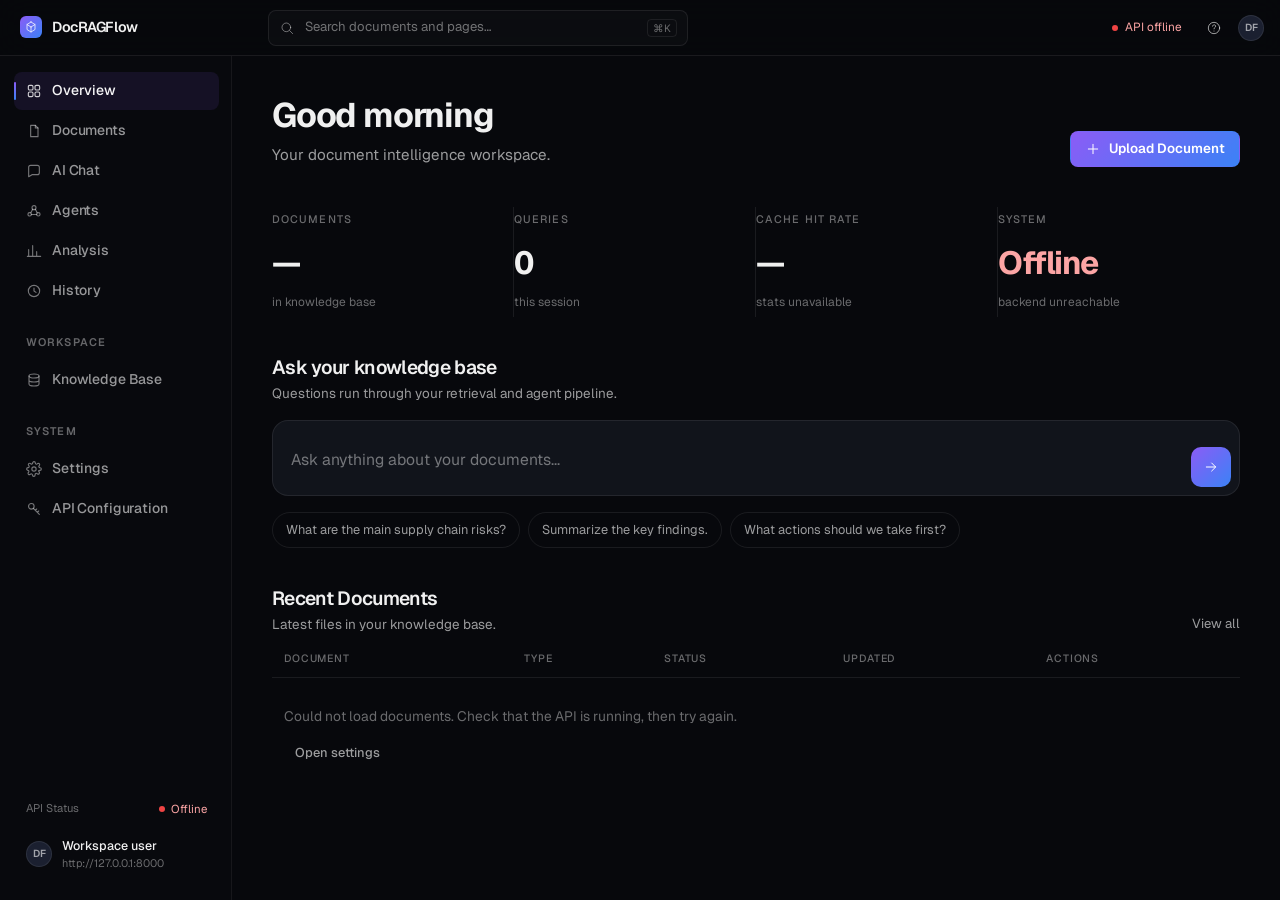
==== commit 270c9572: "Polish workspace UI to production-level consistency. Unify control heights and tokens, replace nativ" ====
--- a/frontend/app.html
+++ b/frontend/app.html
@@ -7,12 +7,14 @@
     <link rel="preconnect" href="https://fonts.googleapis.com" />
     <link rel="preconnect" href="https://fonts.gstatic.com" crossorigin />
     <link
-      href="https://fonts.googleapis.com/css2?family=Inter:wght@400;500;600;700&display=swap"
+      href="https://fonts.googleapis.com/css2?family=Geist:wght@400;500;600;700&family=Inter:wght@400;500;600;700&display=swap"
       rel="stylesheet"
     />
-    <link rel="stylesheet" href="css/styles.css?v=2" />
+    <link rel="stylesheet" href="css/styles.css?v=6" />
   </head>
   <body class="app">
+    <a class="skip-link" href="#content">Skip to content</a>
+
     <!-- Icon sprite -->
     <svg class="sprite" aria-hidden="true" focusable="false">
       <symbol id="i-cube" viewBox="0 0 24 24">
@@ -95,10 +97,22 @@
         <path d="M3.5 13.5 6 5h12l2.5 8.5v5.5h-17z" />
         <path d="M3.5 13.5H9a3 3 0 0 0 6 0h5.5" />
       </symbol>
+      <symbol id="i-copy" viewBox="0 0 24 24">
+        <rect x="9" y="9" width="10" height="12" rx="2" />
+        <path d="M7 15H6a2 2 0 0 1-2-2V5a2 2 0 0 1 2-2h8a2 2 0 0 1 2 2v1" />
+      </symbol>
+      <symbol id="i-up" viewBox="0 0 24 24">
+        <path d="M7 11v9H4.5v-9H7z" />
+        <path d="M7 11l4.2-7.2a1.6 1.6 0 0 1 3 .9V8.5H20l-2.2 9.5H7" />
+      </symbol>
+      <symbol id="i-down" viewBox="0 0 24 24">
+        <path d="M7 13V4H4.5v9H7z" />
+        <path d="M7 13l4.2 7.2a1.6 1.6 0 0 0 3-.9V15.5H20l-2.2-9.5H7" />
+      </symbol>
     </svg>
 
     <!-- Single upload input reused by every upload trigger -->
-    <input id="pdfFile" type="file" accept="application/pdf" class="sr-only" />
+    <input id="pdfFile" type="file" accept="application/pdf" class="sr-only" aria-hidden="true" tabindex="-1" />
 
     <!-- ══ TOPBAR ══ -->
     <header class="topbar">
@@ -112,6 +126,9 @@
         </a>
       </div>
 
+      <button id="searchToggle" class="icon-btn topbar-search-toggle" type="button" aria-label="Search" aria-expanded="false">
+        <svg class="ic"><use href="#i-search" /></svg>
+      </button>
       <div class="topbar-search">
         <svg class="ic"><use href="#i-search" /></svg>
         <input
@@ -124,7 +141,7 @@
           aria-expanded="false"
           aria-controls="searchResults"
         />
-        <kbd>/</kbd>
+        <kbd>⌘K</kbd>
         <ul id="searchResults" class="search-results" role="listbox" hidden></ul>
       </div>
 
@@ -162,7 +179,8 @@
       <!-- ══ SIDEBAR ══ -->
       <aside class="sidebar" id="sidebar" aria-label="Primary navigation">
         <nav class="side-nav">
-          <p class="side-group">Main</p>
+          <span class="side-indicator" aria-hidden="true"></span>
+          <p class="side-group visually-hidden">Main</p>
           <a class="side-item" href="#/overview" data-route-link>
             <svg class="ic"><use href="#i-grid" /></svg><span>Overview</span>
           </a>
@@ -252,14 +270,14 @@
             </article>
           </div>
 
-          <section class="panel">
-            <header class="panel-head">
+          <section class="ask-block">
+            <header class="block-head">
               <div>
                 <h2>Ask your knowledge base</h2>
-                <p class="panel-sub">Questions run through the full retrieval and agent pipeline.</p>
+                <p class="panel-sub">Questions run through your retrieval and agent pipeline.</p>
               </div>
             </header>
-            <div class="composer">
+            <div class="ask-field">
               <input
                 id="questionInput"
                 class="composer-input"
@@ -267,20 +285,20 @@
                 placeholder="Ask anything about your documents..."
                 autocomplete="off"
               />
-              <button id="askBtn" class="btn btn-primary" type="button">
-                <svg class="ic"><use href="#i-send" /></svg> Ask
+              <button id="askBtn" class="ask-go" type="button" aria-label="Ask">
+                <svg class="ic"><use href="#i-send" /></svg>
               </button>
             </div>
             <div id="suggestions" class="chips" aria-label="Suggested questions"></div>
           </section>
 
-          <section class="panel">
-            <header class="panel-head">
+          <section class="list-block">
+            <header class="block-head">
               <div>
                 <h2>Recent Documents</h2>
-                <p class="panel-sub">Latest files in your index.</p>
-              </div>
-              <a class="btn btn-ghost btn-sm" href="#/documents" data-route-link>View all</a>
+                <p class="panel-sub">Latest files in your knowledge base.</p>
+              </div>
+              <a class="text-link" href="#/documents" data-route-link>View all</a>
             </header>
             <div class="table-wrap">
               <table class="table">
@@ -330,7 +348,7 @@
             <span id="docCountPill" class="count-pill"></span>
           </div>
 
-          <section class="panel">
+          <section class="list-block">
             <div class="table-wrap">
               <table class="table">
                 <thead>
@@ -355,7 +373,7 @@
               <header class="panel-head">
                 <h2>Conversations</h2>
               </header>
-              <button id="newChatBtn" class="btn btn-ghost btn-block btn-sm" type="button">
+              <button id="newChatBtn" class="text-link" type="button">
                 <svg class="ic"><use href="#i-plus" /></svg> New chat
               </button>
               <ul id="chatSessions" class="rail-list"></ul>
@@ -373,7 +391,7 @@
               <div id="chatMessages" class="chat-log"></div>
 
               <div class="chat-composer">
-                <div class="composer">
+                <div class="ask-field ask-field--chat">
                   <input
                     id="chatInput"
                     class="composer-input"
@@ -381,7 +399,7 @@
                     placeholder="Ask anything about your documents..."
                     autocomplete="off"
                   />
-                  <button id="chatSendBtn" class="btn btn-primary" type="button" aria-label="Send question">
+                  <button id="chatSendBtn" class="ask-go" type="button" aria-label="Send question">
                     <svg class="ic"><use href="#i-send" /></svg>
                   </button>
                 </div>
@@ -439,6 +457,7 @@
                 <dt>Recommended action</dt>
                 <dd id="supplierAction" class="agent-text">Not run yet.</dd>
               </dl>
+              <button type="button" class="text-link" data-agent-toggle>Open →</button>
             </article>
 
             <article class="agent-card" data-agent="inventory">
@@ -456,6 +475,7 @@
                 <dt>Recommended action</dt>
                 <dd id="inventoryAction" class="agent-text">Not run yet.</dd>
               </dl>
+              <button type="button" class="text-link" data-agent-toggle>Open →</button>
             </article>
 
             <article class="agent-card" data-agent="logistics">
@@ -473,6 +493,7 @@
                 <dt>Recommended action</dt>
                 <dd id="logisticsAction" class="agent-text">Not run yet.</dd>
               </dl>
+              <button type="button" class="text-link" data-agent-toggle>Open →</button>
             </article>
 
             <article class="agent-card" data-agent="external_risk">
@@ -490,6 +511,7 @@
                 <dt>Recommended action</dt>
                 <dd id="externalRiskAction" class="agent-text">Not run yet.</dd>
               </dl>
+              <button type="button" class="text-link" data-agent-toggle>Open →</button>
             </article>
           </div>
 
@@ -509,13 +531,13 @@
           </header>
 
           <div id="analysisEmpty" class="empty">
-            <span class="empty-art"><svg class="ic"><use href="#i-chart" /></svg></span>
             <h3>No analysis yet</h3>
             <p>Ask a question to generate a risk decision from your documents.</p>
             <a class="btn btn-primary" href="#/chat" data-route-link>Ask a question</a>
           </div>
 
           <div id="analysisContent" hidden>
+            <h2 class="block-title">Risk Overview</h2>
             <div class="analysis-top">
               <article class="panel analysis-risk">
                 <span class="panel-label">Risk level</span>
@@ -525,7 +547,7 @@
               </article>
 
               <article class="panel">
-                <span class="panel-label">Overall decision</span>
+                <span class="panel-label">Decision</span>
                 <p id="decisionText" class="analysis-line"></p>
                 <span class="panel-label">Priority action</span>
                 <p id="priorityAction" class="analysis-line"></p>
@@ -543,8 +565,8 @@
               </article>
             </div>
 
-            <section class="panel">
-              <header class="panel-head">
+            <section class="list-block">
+              <header class="block-head">
                 <div>
                   <h2>Agent findings</h2>
                   <p class="panel-sub">Per-agent risk, reasoning, and recommended action.</p>
@@ -553,8 +575,8 @@
               <div class="finding-grid" id="findingGrid"></div>
             </section>
 
-            <section class="panel">
-              <header class="panel-head">
+            <section class="list-block">
+              <header class="block-head">
                 <div>
                   <h2>Recommended actions</h2>
                   <p class="panel-sub">Collected from every agent that ran.</p>
@@ -579,7 +601,7 @@
             </div>
           </header>
 
-          <section class="panel">
+          <section class="list-block">
             <div class="table-wrap">
               <table class="table">
                 <thead>
@@ -634,8 +656,8 @@
             </article>
           </div>
 
-          <section class="panel">
-            <header class="panel-head">
+          <section class="list-block">
+            <header class="block-head">
               <div>
                 <h2>Retrieval configuration</h2>
                 <p class="panel-sub">Live flags reported by the backend.</p>
@@ -654,7 +676,15 @@
             </div>
           </header>
 
-          <section class="panel">
+          <div class="settings-layout">
+            <nav class="settings-nav" aria-label="Settings sections">
+              <a href="#settingsGeneral" data-settings-nav="settingsGeneral" class="is-active">General</a>
+              <a href="#apiConfig" data-settings-nav="apiConfig">API Configuration</a>
+              <a href="#settingsSystem" data-settings-nav="settingsSystem">System</a>
+              <a href="#settingsAbout" data-settings-nav="settingsAbout">About</a>
+            </nav>
+            <div class="settings-body">
+          <section class="panel" id="settingsGeneral">
             <header class="panel-head">
               <div>
                 <h2>General</h2>
@@ -702,7 +732,7 @@
             <p class="hint">Only required when the backend sets <code>API_KEY</code>.</p>
           </section>
 
-          <section class="panel">
+          <section class="panel" id="settingsSystem">
             <header class="panel-head">
               <div>
                 <h2>System</h2>
@@ -716,7 +746,7 @@
             </div>
           </section>
 
-          <section class="panel">
+          <section class="panel" id="settingsAbout">
             <header class="panel-head">
               <div>
                 <h2>About</h2>
@@ -740,15 +770,28 @@
               </div>
             </dl>
           </section>
+            </div>
+          </div>
         </section>
       </main>
     </div>
 
     <div id="uploadStatus" class="toast toast--float" role="status" aria-live="polite" hidden></div>
 
-    <script src="js/api.js?v=2"></script>
-    <script src="js/dashboard.js?v=2"></script>
-    <script src="js/app.js?v=2"></script>
-    <script src="js/ui.js?v=2"></script>
+    <div id="confirmOverlay" class="dialog-overlay" hidden>
+      <div class="dialog" role="alertdialog" aria-modal="true" aria-labelledby="confirmTitle" aria-describedby="confirmBody">
+        <h2 id="confirmTitle">Are you sure?</h2>
+        <p id="confirmBody"></p>
+        <div class="dialog-actions">
+          <button type="button" class="btn btn-ghost" id="confirmCancel">Cancel</button>
+          <button type="button" class="btn btn-danger-fill" id="confirmOk">Confirm</button>
+        </div>
+      </div>
+    </div>
+
+    <script src="js/api.js?v=4"></script>
+    <script src="js/dashboard.js?v=4"></script>
+    <script src="js/app.js?v=6"></script>
+    <script src="js/ui.js?v=6"></script>
   </body>
 </html>
--- a/frontend/css/styles.css
+++ b/frontend/css/styles.css
@@ -1,31 +1,36 @@
 /* ==========================================================================
-   DocRAGFlow — application shell (topbar + sidebar + routed views)
-   Productivity-focused counterpart to the landing page design language.
+   DocRAGFlow — workspace
+   Premium AI product presentation. Structure is owned by app.html.
    ========================================================================== */
 
+html {
+  color-scheme: dark;
+}
+
 :root {
-  --bg: #080a14;
-  --surface: #0e1322;
-  --surface-2: #121829;
-  --raised: #161d31;
-  --line: rgba(255, 255, 255, 0.07);
+  --bg: #07080c;
+  --surface: #0d0f14;
+  --raised: #11141b;
+  --line: rgba(255, 255, 255, 0.08);
   --line-strong: rgba(255, 255, 255, 0.14);
-  --ink: #f2f5fb;
-  --ink-2: #97a3b8;
-  --ink-3: #6b7891;
+  --ink: rgba(255, 255, 255, 0.94);
+  --ink-2: rgba(255, 255, 255, 0.6);
+  --ink-3: rgba(255, 255, 255, 0.4);
+  --placeholder: rgba(255, 255, 255, 0.42);
   --violet: #8b5cf6;
   --blue: #3b82f6;
   --cyan: #06b6d4;
   --green: #22c55e;
-  --amber: #facc15;
+  --amber: #eab308;
   --red: #ef4444;
-  --radius: 16px;
-  --radius-sm: 10px;
-  --topbar: 64px;
-  --sidebar: 252px;
-  --shadow: 0 12px 32px rgba(0, 0, 0, 0.35);
-  --transition: 0.18s ease;
-  --font: "Inter", ui-sans-serif, system-ui, -apple-system, sans-serif;
+  --radius: 12px;
+  --radius-sm: 8px;
+  --control: 36px;
+  --topbar: 56px;
+  --sidebar: 232px;
+  --ease: cubic-bezier(0.22, 1, 0.36, 1);
+  --transition: 0.18s var(--ease);
+  --font: "Geist", "Inter", ui-sans-serif, system-ui, -apple-system, sans-serif;
 }
 
 *,
@@ -38,35 +43,36 @@
   margin: 0;
   min-height: 100vh;
   background: var(--bg);
-  background-image: radial-gradient(ellipse 70% 45% at 18% -8%, rgba(139, 92, 246, 0.13), transparent 70%),
-    radial-gradient(ellipse 55% 40% at 92% 4%, rgba(59, 130, 246, 0.1), transparent 70%);
   color: var(--ink);
   font-family: var(--font);
   font-size: 14px;
   line-height: 1.55;
   -webkit-font-smoothing: antialiased;
+  overflow-x: hidden;
 }
 
 h1,
 h2,
 h3 {
   margin: 0;
-  letter-spacing: -0.02em;
-  line-height: 1.25;
+  letter-spacing: -0.035em;
+  line-height: 1.15;
+  font-weight: 600;
+  color: var(--ink);
 }
 
 h1 {
-  font-size: 1.75rem;
+  font-size: 2.125rem;
   font-weight: 700;
 }
 
 h2 {
-  font-size: 1.15rem;
+  font-size: 1.2rem;
   font-weight: 600;
 }
 
 h3 {
-  font-size: 0.98rem;
+  font-size: 0.95rem;
   font-weight: 600;
 }
 
@@ -81,13 +87,13 @@
 
 code {
   padding: 1px 5px;
-  border-radius: 5px;
-  background: rgba(255, 255, 255, 0.07);
+  border-radius: 4px;
+  background: rgba(255, 255, 255, 0.05);
   font-size: 0.82em;
 }
 
 :focus-visible {
-  outline: 2px solid rgba(139, 92, 246, 0.75);
+  outline: 2px solid rgba(139, 92, 246, 0.55);
   outline-offset: 2px;
 }
 
@@ -98,19 +104,17 @@
   overflow: hidden;
 }
 
-/* Icons inherit stroke styling from the host <svg class="ic"> element. */
 .ic {
-  width: 17px;
-  height: 17px;
+  width: 16px;
+  height: 16px;
   flex: none;
   fill: none;
   stroke: currentColor;
-  stroke-width: 1.6;
+  stroke-width: 1.5;
   stroke-linecap: round;
   stroke-linejoin: round;
 }
 
-/* Views and panels set an explicit display, which would otherwise beat [hidden]. */
 [hidden] {
   display: none !important;
 }
@@ -128,70 +132,95 @@
 }
 
 /* ── Buttons ────────────────────────────────────────────────────────────── */
+.skip-link {
+  position: absolute;
+  left: 12px;
+  top: -48px;
+  z-index: 100;
+  padding: 8px 12px;
+  border-radius: var(--radius-sm);
+  background: var(--raised);
+  color: var(--ink);
+  font-size: 0.84rem;
+}
+
+.skip-link:focus {
+  top: 12px;
+}
+
 .btn {
   display: inline-flex;
   align-items: center;
   justify-content: center;
-  gap: 7px;
-  height: 38px;
-  padding: 0 15px;
+  gap: 8px;
+  height: var(--control);
+  padding: 0 14px;
   border: 1px solid transparent;
   border-radius: var(--radius-sm);
   background: transparent;
   color: var(--ink);
   font: inherit;
-  font-size: 0.86rem;
+  font-size: 0.84rem;
   font-weight: 500;
   cursor: pointer;
   white-space: nowrap;
   transition: transform var(--transition), background var(--transition),
-    border-color var(--transition), box-shadow var(--transition), opacity var(--transition);
-}
-
-.btn:active {
-  transform: scale(0.985);
+    border-color var(--transition), filter var(--transition), opacity var(--transition);
+}
+
+.btn:hover:not(:disabled) {
+  filter: brightness(1.07);
+}
+
+.btn:active:not(:disabled) {
+  transform: scale(0.98);
 }
 
 .btn:disabled {
-  opacity: 0.55;
+  opacity: 0.5;
   cursor: not-allowed;
 }
 
 .btn-primary {
   background: linear-gradient(135deg, var(--violet), var(--blue));
-  box-shadow: 0 6px 18px rgba(99, 91, 255, 0.24);
+  color: #fff;
   font-weight: 600;
 }
 
 .btn-primary:hover:not(:disabled) {
-  box-shadow: 0 10px 24px rgba(99, 91, 255, 0.36);
+  filter: brightness(1.08);
 }
 
 .btn-ghost {
-  background: rgba(255, 255, 255, 0.035);
-  border-color: var(--line);
   color: var(--ink-2);
 }
 
 .btn-ghost:hover:not(:disabled) {
-  background: rgba(255, 255, 255, 0.07);
-  border-color: var(--line-strong);
-  color: var(--ink);
+  background: rgba(255, 255, 255, 0.05);
+  color: var(--ink);
+  filter: none;
 }
 
 .btn-danger {
+  color: #fca5a5;
+}
+
+.btn-danger:hover:not(:disabled) {
   background: rgba(239, 68, 68, 0.12);
-  border-color: rgba(239, 68, 68, 0.3);
-  color: #fca5a5;
-}
-
-.btn-danger:hover:not(:disabled) {
-  background: rgba(239, 68, 68, 0.2);
+}
+
+.btn-danger-fill {
+  background: #b91c1c;
+  color: #fff;
+}
+
+.btn-danger-fill:hover:not(:disabled) {
+  filter: brightness(1.08);
 }
 
 .btn-sm {
   height: 32px;
-  padding: 0 12px;
+  padding: 0 10px;
   font-size: 0.8rem;
 }
 
@@ -202,19 +231,41 @@
 .icon-btn {
   display: inline-grid;
   place-items: center;
-  width: 36px;
-  height: 36px;
-  border: 1px solid var(--line);
+  width: var(--control);
+  height: var(--control);
+  border: 0;
   border-radius: var(--radius-sm);
-  background: rgba(255, 255, 255, 0.035);
+  background: transparent;
   color: var(--ink-2);
   cursor: pointer;
-  transition: background var(--transition), color var(--transition), border-color var(--transition);
+  transition: background var(--transition), color var(--transition);
 }
 
 .icon-btn:hover {
-  background: rgba(255, 255, 255, 0.08);
-  color: var(--ink);
+  background: rgba(255, 255, 255, 0.06);
+  color: var(--ink);
+}
+
+.text-link {
+  display: inline-flex;
+  align-items: center;
+  gap: 4px;
+  border: 0;
+  background: none;
+  padding: 0;
+  color: var(--ink-2);
+  font: inherit;
+  font-size: 0.82rem;
+  cursor: pointer;
+  transition: color var(--transition);
+}
+
+.text-link:hover {
+  color: var(--ink);
+}
+
+.topbar-search-toggle {
+  display: none;
 }
 
 /* ── Topbar ─────────────────────────────────────────────────────────────── */
@@ -226,16 +277,16 @@
   align-items: center;
   gap: 16px;
   height: var(--topbar);
-  padding: 0 20px;
-  background: rgba(8, 10, 20, 0.82);
-  backdrop-filter: blur(18px) saturate(140%);
+  padding: 0 16px 0 20px;
+  background: color-mix(in srgb, var(--bg) 88%, transparent);
+  backdrop-filter: blur(16px);
   border-bottom: 1px solid var(--line);
 }
 
 .topbar-left {
   display: flex;
   align-items: center;
-  gap: 12px;
+  gap: 10px;
   min-width: var(--sidebar);
 }
 
@@ -251,44 +302,49 @@
 }
 
 .topbar-brand:hover {
-  opacity: 0.85;
+  opacity: 0.8;
 }
 
 .brand-mark {
   display: grid;
   place-items: center;
-  width: 30px;
-  height: 30px;
-  border-radius: 9px;
+  width: 22px;
+  height: 22px;
+  border-radius: 6px;
   background: linear-gradient(135deg, var(--violet), var(--blue));
   color: #fff;
 }
 
+.brand-mark .ic {
+  width: 12px;
+  height: 12px;
+}
+
 .brand-name {
-  font-size: 0.98rem;
-  font-weight: 700;
-  letter-spacing: -0.02em;
+  font-size: 0.9rem;
+  font-weight: 600;
+  letter-spacing: -0.03em;
 }
 
 .topbar-search {
   position: relative;
   display: flex;
   align-items: center;
-  gap: 9px;
+  gap: 8px;
   flex: 1;
-  max-width: 460px;
-  height: 36px;
-  padding: 0 12px;
+  max-width: 420px;
+  height: var(--control);
+  padding: 0 10px;
   border: 1px solid var(--line);
   border-radius: var(--radius-sm);
-  background: rgba(255, 255, 255, 0.03);
-  color: var(--ink-3);
-  transition: border-color var(--transition), background var(--transition);
+  background: rgba(255, 255, 255, 0.025);
+  color: var(--ink-3);
+  transition: border-color 0.2s var(--ease), background 0.2s var(--ease);
 }
 
 .topbar-search:focus-within {
-  border-color: rgba(139, 92, 246, 0.5);
-  background: rgba(255, 255, 255, 0.05);
+  border-color: rgba(139, 92, 246, 0.45);
+  background: rgba(255, 255, 255, 0.04);
 }
 
 .topbar-search input {
@@ -298,7 +354,7 @@
   background: transparent;
   color: var(--ink);
   font: inherit;
-  font-size: 0.86rem;
+  font-size: 0.82rem;
   outline: none;
 }
 
@@ -306,18 +362,24 @@
   filter: invert(0.6);
 }
 
+.topbar-search input::placeholder,
+.field-search input::placeholder {
+  color: var(--placeholder);
+}
+
 .topbar-search kbd {
-  padding: 1px 6px;
+  padding: 0 5px;
   border: 1px solid var(--line);
-  border-radius: 5px;
+  border-radius: 4px;
   font-family: inherit;
-  font-size: 0.7rem;
+  font-size: 0.66rem;
+  line-height: 16px;
   color: var(--ink-3);
 }
 
 .search-results {
   position: absolute;
-  top: calc(100% + 8px);
+  top: calc(100% + 6px);
   left: 0;
   right: 0;
   z-index: 70;
@@ -327,9 +389,8 @@
   padding: 6px;
   list-style: none;
   border: 1px solid var(--line);
-  border-radius: var(--radius);
-  background: var(--surface-2);
-  box-shadow: var(--shadow);
+  border-radius: 10px;
+  background: var(--raised);
 }
 
 .search-results li button {
@@ -337,38 +398,38 @@
   align-items: center;
   gap: 10px;
   width: 100%;
-  padding: 9px 10px;
-  border: 0;
-  border-radius: 8px;
+  padding: 8px 10px;
+  border: 0;
+  border-radius: 6px;
   background: transparent;
   color: var(--ink);
   font: inherit;
-  font-size: 0.85rem;
+  font-size: 0.84rem;
   text-align: left;
   cursor: pointer;
 }
 
 .search-results li button:hover,
 .search-results li button:focus-visible {
-  background: rgba(139, 92, 246, 0.14);
+  background: rgba(255, 255, 255, 0.05);
 }
 
 .search-results .res-kind {
   margin-left: auto;
-  font-size: 0.7rem;
+  font-size: 0.68rem;
   color: var(--ink-3);
 }
 
 .search-results .res-empty {
   padding: 10px;
-  font-size: 0.83rem;
+  font-size: 0.82rem;
   color: var(--ink-3);
 }
 
 .topbar-right {
   display: flex;
   align-items: center;
-  gap: 10px;
+  gap: 6px;
   min-width: 0;
   margin-left: auto;
 }
@@ -377,36 +438,34 @@
   display: inline-flex;
   align-items: center;
   gap: 7px;
-  height: 30px;
-  padding: 0 12px;
-  border: 1px solid var(--line);
-  border-radius: 999px;
-  background: rgba(255, 255, 255, 0.03);
-  font-size: 0.76rem;
+  height: 28px;
+  padding: 0 8px;
+  border: 0;
+  border-radius: 6px;
+  background: transparent;
+  font-size: 0.74rem;
   color: var(--ink-2);
   white-space: nowrap;
 }
 
 .status-pill::before {
   content: "";
-  width: 7px;
-  height: 7px;
+  width: 6px;
+  height: 6px;
   border-radius: 50%;
   background: var(--ink-3);
 }
 
 .status-pill.online {
-  border-color: rgba(34, 197, 94, 0.32);
   color: #86efac;
 }
 
 .status-pill.online::before {
   background: var(--green);
-  box-shadow: 0 0 8px rgba(34, 197, 94, 0.8);
+  animation: pulse-dot 2.4s ease-in-out infinite;
 }
 
 .status-pill.offline {
-  border-color: rgba(239, 68, 68, 0.32);
   color: #fca5a5;
 }
 
@@ -417,13 +476,14 @@
 .avatar {
   display: grid;
   place-items: center;
-  width: 30px;
-  height: 30px;
+  width: 26px;
+  height: 26px;
   border-radius: 50%;
-  background: linear-gradient(135deg, var(--violet), var(--cyan));
-  font-size: 0.72rem;
-  font-weight: 700;
-  color: #fff;
+  background: #1b2030;
+  border: 1px solid var(--line);
+  font-size: 0.64rem;
+  font-weight: 600;
+  color: var(--ink-2);
 }
 
 .user-menu {
@@ -445,49 +505,49 @@
 
 .user-menu-panel {
   position: absolute;
-  top: calc(100% + 10px);
+  top: calc(100% + 8px);
   right: 0;
   z-index: 70;
   display: grid;
   gap: 2px;
-  width: 232px;
+  width: 220px;
   padding: 8px;
   border: 1px solid var(--line);
-  border-radius: var(--radius);
-  background: var(--surface-2);
-  box-shadow: var(--shadow);
+  border-radius: 10px;
+  background: var(--raised);
 }
 
 .user-menu-head {
   display: flex;
   align-items: center;
   gap: 10px;
-  padding: 8px 8px 12px;
+  padding: 6px 8px 10px;
   margin-bottom: 4px;
   border-bottom: 1px solid var(--line);
 }
 
 .user-menu-head strong {
   display: block;
-  font-size: 0.85rem;
+  font-size: 0.82rem;
+  font-weight: 500;
 }
 
 .user-menu-head small {
-  font-size: 0.72rem;
+  font-size: 0.7rem;
   color: var(--ink-3);
   word-break: break-all;
 }
 
 .user-menu-panel a {
-  padding: 8px 10px;
-  border-radius: 8px;
-  font-size: 0.85rem;
+  padding: 7px 10px;
+  border-radius: 6px;
+  font-size: 0.84rem;
   color: var(--ink-2);
   transition: background var(--transition), color var(--transition);
 }
 
 .user-menu-panel a:hover {
-  background: rgba(255, 255, 255, 0.06);
+  background: rgba(255, 255, 255, 0.05);
   color: var(--ink);
 }
 
@@ -504,31 +564,48 @@
   display: flex;
   flex-direction: column;
   justify-content: space-between;
-  gap: 20px;
+  gap: 24px;
   height: calc(100vh - var(--topbar));
-  padding: 18px 14px;
-  border-right: 1px solid var(--line);
+  padding: 16px 12px 16px 14px;
+  background: #08090d;
+  border-right: 1px solid rgba(255, 255, 255, 0.06);
   overflow-y: auto;
 }
 
 .side-nav {
+  position: relative;
   display: grid;
   gap: 2px;
   align-content: start;
 }
 
+.side-indicator {
+  position: absolute;
+  left: 0;
+  top: 0;
+  z-index: 1;
+  width: 2px;
+  height: 18px;
+  border-radius: 2px;
+  background: linear-gradient(180deg, var(--violet), var(--blue));
+  opacity: 0;
+  pointer-events: none;
+  transform: translateY(0);
+  transition: transform 0.2s var(--ease), height 0.2s var(--ease), opacity 0.18s var(--ease);
+}
+
 .side-group {
-  margin: 14px 0 6px;
-  padding: 0 10px;
-  font-size: 0.66rem;
+  margin: 22px 0 8px;
+  padding: 0 12px;
+  font-size: 11px;
   font-weight: 600;
-  letter-spacing: 0.12em;
+  letter-spacing: 0.1em;
   text-transform: uppercase;
-  color: var(--ink-3);
-}
-
-.side-group:first-child {
-  margin-top: 0;
+  color: rgba(255, 255, 255, 0.38);
+}
+
+.side-group:first-of-type {
+  margin-top: 4px;
 }
 
 .side-item {
@@ -536,49 +613,60 @@
   display: flex;
   align-items: center;
   gap: 10px;
-  padding: 9px 10px;
-  border-radius: var(--radius-sm);
-  font-size: 0.87rem;
-  color: var(--ink-2);
-  transition: background var(--transition), color var(--transition);
+  height: 38px;
+  padding: 0 12px;
+  border-radius: 8px;
+  font-size: 14px;
+  font-weight: 500;
+  letter-spacing: -0.01em;
+  color: rgba(255, 255, 255, 0.58);
+  transition: background 0.18s var(--ease), color 0.18s var(--ease);
+}
+
+.side-item .ic {
+  width: 16px;
+  height: 16px;
+  stroke-width: 1.65;
+  color: rgba(255, 255, 255, 0.45);
+  transition: color 0.18s var(--ease);
 }
 
 .side-item:hover {
-  background: rgba(255, 255, 255, 0.05);
-  color: var(--ink);
+  background: rgba(255, 255, 255, 0.035);
+  color: rgba(255, 255, 255, 0.88);
+}
+
+.side-item:hover .ic {
+  color: rgba(255, 255, 255, 0.72);
 }
 
 .side-item.is-active {
-  background: linear-gradient(90deg, rgba(139, 92, 246, 0.18), rgba(59, 130, 246, 0.08));
-  color: var(--ink);
+  background: rgba(139, 92, 246, 0.1);
+  color: rgba(255, 255, 255, 0.96);
   font-weight: 500;
 }
 
-.side-item.is-active::before {
-  content: "";
-  position: absolute;
-  left: 0;
-  top: 50%;
-  width: 3px;
-  height: 18px;
-  border-radius: 0 3px 3px 0;
-  background: linear-gradient(180deg, var(--violet), var(--cyan));
-  transform: translateY(-50%);
+.side-item.is-active .ic {
+  color: rgba(255, 255, 255, 0.8);
 }
 
 .side-count {
   margin-left: auto;
-  padding: 1px 7px;
-  border-radius: 999px;
-  background: rgba(255, 255, 255, 0.07);
-  font-size: 0.7rem;
+  font-size: 12px;
   font-style: normal;
-  color: var(--ink-2);
+  font-weight: 500;
+  letter-spacing: 0;
+  color: rgba(255, 255, 255, 0.4);
+}
+
+.side-item.is-active .side-count {
+  color: rgba(255, 255, 255, 0.4);
 }
 
 .side-foot {
   display: grid;
-  gap: 12px;
+  gap: 4px;
+  padding: 0 4px 4px;
 }
 
 .side-status {
@@ -586,14 +674,11 @@
   align-items: center;
   justify-content: space-between;
   gap: 8px;
-  padding: 10px 12px;
-  border: 1px solid var(--line);
-  border-radius: var(--radius-sm);
-  background: rgba(255, 255, 255, 0.025);
+  padding: 6px 8px;
 }
 
 .side-status-label {
-  font-size: 0.74rem;
+  font-size: 0.7rem;
   color: var(--ink-3);
 }
 
@@ -601,14 +686,14 @@
   display: inline-flex;
   align-items: center;
   gap: 6px;
-  font-size: 0.76rem;
+  font-size: 0.72rem;
   color: var(--ink-2);
 }
 
 .dot-status::before {
   content: "";
-  width: 7px;
-  height: 7px;
+  width: 6px;
+  height: 6px;
   border-radius: 50%;
   background: var(--ink-3);
 }
@@ -617,9 +702,10 @@
   color: #86efac;
 }
 
-.dot-status.online::before {
+.dot-status.online::before,
+.status-pill.online::before {
   background: var(--green);
-  box-shadow: 0 0 8px rgba(34, 197, 94, 0.75);
+  animation: pulse-dot 2.4s ease-in-out infinite;
 }
 
 .dot-status.offline {
@@ -634,20 +720,19 @@
   display: flex;
   align-items: center;
   gap: 10px;
-  padding: 10px 12px;
-  border-radius: var(--radius-sm);
-  background: rgba(255, 255, 255, 0.025);
+  padding: 8px;
+  border-radius: 8px;
 }
 
 .side-user strong {
   display: block;
-  font-size: 0.82rem;
+  font-size: 0.78rem;
   font-weight: 500;
 }
 
 .side-user small {
   display: block;
-  font-size: 0.7rem;
+  font-size: 0.68rem;
   color: var(--ink-3);
   word-break: break-all;
 }
@@ -656,30 +741,21 @@
   position: fixed;
   inset: var(--topbar) 0 0;
   z-index: 40;
-  background: rgba(3, 5, 12, 0.6);
-  backdrop-filter: blur(2px);
+  background: rgba(3, 5, 12, 0.55);
 }
 
 /* ── Content + views ───────────────────────────────────────────────────── */
 .content {
   min-width: 0;
   width: 100%;
-  max-width: 1400px;
-  padding: 28px 32px 56px;
+  max-width: 1080px;
+  padding: 40px 40px 80px;
 }
 
 .view {
   display: grid;
-  gap: 22px;
+  gap: 40px;
   align-content: start;
-  animation: view-in 0.28s ease;
-}
-
-@keyframes view-in {
-  from {
-    opacity: 0;
-    transform: translateY(8px);
-  }
 }
 
 .page-head {
@@ -690,11 +766,16 @@
   gap: 16px;
 }
 
+.page-head h1 {
+  color: var(--ink);
+}
+
 .page-sub {
-  margin-top: 6px;
-  max-width: 62ch;
+  margin-top: 8px;
+  max-width: 56ch;
   color: var(--ink-2);
-  font-size: 0.9rem;
+  font-size: 0.95rem;
+  font-weight: 400;
 }
 
 .page-actions {
@@ -705,19 +786,78 @@
 
 .hint {
   color: var(--ink-3);
-  font-size: 0.82rem;
-}
-
-/* ── Panels ─────────────────────────────────────────────────────────────── */
+  font-size: 0.8rem;
+}
+
+.block-head {
+  display: flex;
+  flex-wrap: wrap;
+  align-items: flex-end;
+  justify-content: space-between;
+  gap: 12px;
+}
+
+.block-title {
+  font-size: 1.2rem;
+  color: var(--ink);
+}
+
+/* Enter motion — replayed on each route change */
+@keyframes enter {
+  from {
+    opacity: 0;
+    transform: translateY(6px);
+  }
+  to {
+    opacity: 1;
+    transform: none;
+  }
+}
+
+@keyframes pulse-dot {
+  0%,
+  100% {
+    opacity: 1;
+  }
+  50% {
+    opacity: 0.45;
+  }
+}
+
+.view.is-entering > .page-head {
+  animation: enter 0.5s var(--ease) both;
+}
+
+.view.is-entering > .stat-grid {
+  animation: enter 0.5s 0.06s var(--ease) both;
+}
+
+.view.is-entering > .ask-block {
+  animation: enter 0.52s 0.14s var(--ease) both;
+}
+
+.view.is-entering > .list-block,
+.view.is-entering > .toolbar,
+.view.is-entering > .panel,
+.view.is-entering > .agent-grid,
+.view.is-entering > .settings-layout,
+.view.is-entering > .chat-grid,
+.view.is-entering > .empty,
+.view.is-entering > #analysisContent,
+.view.is-entering > #analysisEmpty {
+  animation: enter 0.52s 0.22s var(--ease) both;
+}
+
+/* ── Panels become sections, not boxes ─────────────────────────────────── */
 .panel {
   display: grid;
   gap: 16px;
   align-content: start;
-  padding: 20px;
-  border: 1px solid var(--line);
-  border-radius: var(--radius);
-  background: linear-gradient(180deg, rgba(255, 255, 255, 0.032), rgba(255, 255, 255, 0.012));
-  box-shadow: var(--shadow);
+  padding: 0;
+  border: 0;
+  border-radius: 0;
+  background: none;
+  box-shadow: none;
 }
 
 .panel-head {
@@ -730,42 +870,53 @@
 
 .panel-sub {
   margin-top: 4px;
-  color: var(--ink-3);
-  font-size: 0.83rem;
+  color: var(--ink-2);
+  font-size: 0.84rem;
 }
 
 .panel-label {
+  display: block;
+  margin-bottom: 8px;
   font-size: 0.68rem;
-  font-weight: 600;
-  letter-spacing: 0.1em;
+  font-weight: 500;
+  letter-spacing: 0.08em;
   text-transform: uppercase;
   color: var(--ink-3);
 }
 
-/* ── Stat cards ────────────────────────────────────────────────────────── */
+.list-block {
+  display: grid;
+  gap: 16px;
+}
+
+/* ── Stat blocks ───────────────────────────────────────────────────────── */
 .stat-grid {
   display: grid;
   grid-template-columns: repeat(4, minmax(0, 1fr));
-  gap: 14px;
+  gap: 0;
 }
 
 .stat {
-  padding: 16px 18px;
-  border: 1px solid var(--line);
-  border-radius: 14px;
-  background: linear-gradient(180deg, rgba(255, 255, 255, 0.035), rgba(255, 255, 255, 0.01));
-  transition: transform var(--transition), border-color var(--transition);
+  padding: 4px 24px 4px 0;
+  border: 0;
+  border-right: 1px solid var(--line);
+  border-radius: 0;
+  background: none;
+}
+
+.stat:last-child {
+  border-right: 0;
+  padding-right: 0;
 }
 
 .stat:hover {
-  transform: translateY(-2px);
-  border-color: var(--line-strong);
+  transform: none;
 }
 
 .stat-label {
   display: block;
   font-size: 0.68rem;
-  font-weight: 600;
+  font-weight: 500;
   letter-spacing: 0.1em;
   text-transform: uppercase;
   color: var(--ink-3);
@@ -773,10 +924,12 @@
 
 .stat-value {
   display: block;
-  margin: 8px 0 2px;
-  font-size: 1.6rem;
+  margin: 10px 0 4px;
+  font-size: 2rem;
   font-weight: 700;
-  letter-spacing: -0.02em;
+  letter-spacing: -0.045em;
+  color: var(--ink);
+  font-variant-numeric: tabular-nums;
 }
 
 .stat-value.ok {
@@ -796,34 +949,99 @@
   color: var(--ink-3);
 }
 
-/* ── Composer + chips ──────────────────────────────────────────────────── */
-.composer {
-  display: flex;
-  gap: 10px;
-}
-
+@keyframes tick {
+  from {
+    opacity: 0.35;
+    transform: translateY(4px);
+  }
+}
+
+.stat-value.is-ticking {
+  animation: tick 0.4s var(--ease);
+}
+
+/* ── Ask field ─────────────────────────────────────────────────────────── */
+.ask-block {
+  display: grid;
+  gap: 16px;
+}
+
+.ask-block h2 {
+  color: var(--ink);
+}
+
+.ask-field {
+  display: flex;
+  align-items: flex-end;
+  gap: 8px;
+  min-height: 76px;
+  padding: 14px 8px 8px 18px;
+  border: 1px solid var(--line);
+  border-radius: 16px;
+  background: var(--raised);
+  transition: border-color 0.2s var(--ease), box-shadow 0.2s var(--ease),
+    transform 0.2s var(--ease), background 0.2s var(--ease);
+}
+
+.ask-field:focus-within {
+  border-color: rgba(139, 92, 246, 0.45);
+  box-shadow: 0 0 0 3px rgba(139, 92, 246, 0.1);
+  background: var(--raised);
+}
+
+.ask-field .composer-input,
 .composer-input {
   flex: 1;
   min-width: 0;
-  height: 44px;
-  padding: 0 15px;
-  border: 1px solid var(--line);
-  border-radius: 12px;
-  background: rgba(5, 8, 18, 0.55);
+  height: auto;
+  min-height: 44px;
+  padding: 0 0 10px;
+  border: 0;
+  background: transparent;
   color: var(--ink);
   font: inherit;
-  font-size: 0.9rem;
-  transition: border-color var(--transition), box-shadow var(--transition);
+  font-size: 0.98rem;
+  outline: none;
 }
 
 .composer-input::placeholder {
-  color: var(--ink-3);
-}
-
-.composer-input:focus {
-  outline: none;
-  border-color: rgba(139, 92, 246, 0.55);
-  box-shadow: 0 0 0 3px rgba(139, 92, 246, 0.12);
+  color: var(--placeholder);
+}
+
+.ask-go {
+  display: inline-grid;
+  place-items: center;
+  width: 40px;
+  height: 40px;
+  flex: none;
+  border: 0;
+  border-radius: 10px;
+  background: linear-gradient(135deg, var(--violet), var(--blue));
+  color: #fff;
+  cursor: pointer;
+  transition: transform var(--transition), filter var(--transition), opacity var(--transition);
+}
+
+.ask-go:hover:not(:disabled) {
+  filter: brightness(1.1);
+}
+
+.ask-go:active:not(:disabled) {
+  transform: scale(0.96);
+}
+
+.ask-go:disabled {
+  opacity: 0.55;
+  cursor: not-allowed;
+}
+
+.ask-go.is-busy .ic {
+  animation: spin 0.7s linear infinite;
+}
+
+.composer {
+  display: flex;
+  gap: 10px;
 }
 
 .composer .btn {
@@ -840,17 +1058,18 @@
   padding: 7px 13px;
   border: 1px solid var(--line);
   border-radius: 999px;
-  background: rgba(255, 255, 255, 0.03);
+  background: transparent;
   color: var(--ink-2);
   font: inherit;
   font-size: 0.8rem;
   cursor: pointer;
-  transition: background var(--transition), border-color var(--transition), color var(--transition);
+  transition: background 0.18s var(--ease), border-color 0.18s var(--ease),
+    color 0.18s var(--ease);
 }
 
 .chip:hover {
-  background: rgba(139, 92, 246, 0.12);
-  border-color: rgba(139, 92, 246, 0.35);
+  background: rgba(255, 255, 255, 0.05);
+  border-color: var(--line-strong);
   color: var(--ink);
 }
 
@@ -868,17 +1087,18 @@
   gap: 8px;
   flex: 1;
   min-width: 200px;
-  max-width: 320px;
-  height: 38px;
-  padding: 0 12px;
+  max-width: 280px;
+  height: var(--control);
+  padding: 0 10px;
   border: 1px solid var(--line);
   border-radius: var(--radius-sm);
-  background: rgba(255, 255, 255, 0.03);
+  background: transparent;
   color: var(--ink-3);
 }
 
 .field-search:focus-within {
-  border-color: rgba(139, 92, 246, 0.5);
+  border-color: rgba(139, 92, 246, 0.45);
+  box-shadow: 0 0 0 3px rgba(139, 92, 246, 0.1);
 }
 
 .field-search input {
@@ -888,26 +1108,29 @@
   background: transparent;
   color: var(--ink);
   font: inherit;
-  font-size: 0.86rem;
+  font-size: 0.84rem;
   outline: none;
 }
 
 .segmented {
   display: inline-flex;
-  padding: 3px;
-  border: 1px solid var(--line);
+  align-items: stretch;
+  gap: 2px;
+  height: var(--control);
+  padding: 2px;
+  border: 0;
   border-radius: var(--radius-sm);
   background: rgba(255, 255, 255, 0.03);
 }
 
 .seg {
-  padding: 6px 12px;
-  border: 0;
-  border-radius: 7px;
+  padding: 0 12px;
+  border: 0;
+  border-radius: 6px;
   background: transparent;
   color: var(--ink-3);
   font: inherit;
-  font-size: 0.8rem;
+  font-size: 0.78rem;
   cursor: pointer;
   transition: background var(--transition), color var(--transition);
 }
@@ -917,17 +1140,17 @@
 }
 
 .seg.is-active {
-  background: rgba(139, 92, 246, 0.2);
+  background: rgba(255, 255, 255, 0.07);
   color: var(--ink);
 }
 
 .count-pill {
   margin-left: auto;
-  font-size: 0.8rem;
-  color: var(--ink-3);
-}
-
-/* ── Tables ─────────────────────────────────────────────────────────────── */
+  font-size: 0.78rem;
+  color: var(--ink-3);
+}
+
+/* ── Tables / lists ─────────────────────────────────────────────────────── */
 .table-wrap {
   overflow-x: auto;
 }
@@ -935,15 +1158,15 @@
 .table {
   width: 100%;
   border-collapse: collapse;
-  font-size: 0.86rem;
+  font-size: 0.84rem;
 }
 
 .table th {
-  padding: 0 14px 10px;
+  padding: 0 12px 10px;
   border-bottom: 1px solid var(--line);
-  font-size: 0.68rem;
-  font-weight: 600;
-  letter-spacing: 0.1em;
+  font-size: 0.66rem;
+  font-weight: 500;
+  letter-spacing: 0.08em;
   text-transform: uppercase;
   color: var(--ink-3);
   text-align: left;
@@ -951,17 +1174,17 @@
 }
 
 .table td {
-  padding: 12px 14px;
-  border-bottom: 1px solid rgba(255, 255, 255, 0.045);
+  padding: 16px 12px;
+  border-bottom: 1px solid var(--line);
   vertical-align: middle;
 }
 
 .table tbody tr {
-  transition: background var(--transition);
+  transition: background 0.18s var(--ease);
 }
 
 .table tbody tr:hover {
-  background: rgba(255, 255, 255, 0.028);
+  background: rgba(255, 255, 255, 0.03);
 }
 
 .table tbody tr:last-child td {
@@ -975,21 +1198,21 @@
 .doc-cell {
   display: flex;
   align-items: center;
-  gap: 11px;
+  gap: 12px;
   min-width: 0;
 }
 
 .pdf-badge {
   display: grid;
   place-items: center;
-  width: 32px;
-  height: 32px;
+  width: 28px;
+  height: 28px;
   flex: none;
-  border-radius: 9px;
-  background: linear-gradient(140deg, rgba(239, 68, 68, 0.28), rgba(239, 68, 68, 0.08));
+  border-radius: 7px;
+  background: rgba(239, 68, 68, 0.12);
   color: #fca5a5;
-  font-size: 0.58rem;
-  font-weight: 700;
+  font-size: 0.56rem;
+  font-weight: 600;
 }
 
 .doc-name {
@@ -997,11 +1220,12 @@
   overflow: hidden;
   text-overflow: ellipsis;
   white-space: nowrap;
-  font-weight: 500;
+  font-weight: 600;
+  color: var(--ink);
 }
 
 .doc-detail {
-  font-size: 0.75rem;
+  font-size: 0.74rem;
   color: var(--ink-3);
 }
 
@@ -1009,36 +1233,31 @@
   display: inline-flex;
   align-items: center;
   gap: 6px;
-  padding: 4px 10px;
-  border: 1px solid var(--line);
-  border-radius: 999px;
+  padding: 2px 0;
+  border: 0;
+  border-radius: 0;
+  background: none;
   font-size: 0.74rem;
   white-space: nowrap;
 }
 
 .badge::before {
   content: "";
-  width: 6px;
-  height: 6px;
+  width: 5px;
+  height: 5px;
   border-radius: 50%;
   background: currentColor;
 }
 
 .badge--indexed {
-  border-color: rgba(34, 197, 94, 0.3);
-  background: rgba(34, 197, 94, 0.1);
   color: #86efac;
 }
 
 .badge--processing {
-  border-color: rgba(250, 204, 21, 0.3);
-  background: rgba(250, 204, 21, 0.1);
   color: #fde047;
 }
 
 .badge--failed {
-  border-color: rgba(239, 68, 68, 0.3);
-  background: rgba(239, 68, 68, 0.1);
   color: #fca5a5;
 }
 
@@ -1047,43 +1266,49 @@
 }
 
 .type-tag {
-  font-size: 0.78rem;
-  color: var(--ink-2);
+  font-size: 0.76rem;
+  color: var(--ink-3);
 }
 
 .row-actions {
   display: flex;
   justify-content: flex-end;
-  gap: 6px;
+  gap: 4px;
+  opacity: 0;
+  transition: opacity 0.16s var(--ease);
+}
+
+.table tbody tr:hover .row-actions,
+.table tbody tr:focus-within .row-actions {
+  opacity: 1;
 }
 
 .row-btn {
   display: inline-grid;
   place-items: center;
-  width: 30px;
-  height: 30px;
-  border: 1px solid var(--line);
-  border-radius: 8px;
-  background: rgba(255, 255, 255, 0.03);
-  color: var(--ink-2);
+  width: 28px;
+  height: 28px;
+  border: 0;
+  border-radius: 6px;
+  background: transparent;
+  color: var(--ink-3);
   cursor: pointer;
-  transition: background var(--transition), color var(--transition), border-color var(--transition);
+  transition: background var(--transition), color var(--transition);
 }
 
 .row-btn:hover {
-  background: rgba(255, 255, 255, 0.08);
+  background: rgba(255, 255, 255, 0.06);
   color: var(--ink);
 }
 
 .row-btn--danger:hover {
-  background: rgba(239, 68, 68, 0.18);
-  border-color: rgba(239, 68, 68, 0.35);
+  background: rgba(239, 68, 68, 0.12);
   color: #fca5a5;
 }
 
 .cell-muted {
   color: var(--ink-3);
-  font-size: 0.8rem;
+  font-size: 0.78rem;
   white-space: nowrap;
 }
 
@@ -1097,48 +1322,74 @@
 /* ── Empty states ──────────────────────────────────────────────────────── */
 .empty {
   display: grid;
+  justify-items: start;
+  gap: 8px;
+  padding: 24px 0;
+  border: 0;
+  text-align: left;
+}
+
+.empty--chat {
   justify-items: center;
-  gap: 10px;
-  padding: 44px 24px;
-  border: 1px dashed var(--line-strong);
-  border-radius: var(--radius);
+  align-content: center;
+  flex: 1;
+  width: 100%;
+  max-width: 520px;
+  margin: auto;
+  padding: 48px 16px;
   text-align: center;
 }
 
+.empty--chat h3 {
+  font-size: 1.35rem;
+  font-weight: 600;
+  color: var(--ink);
+}
+
+.empty--chat p {
+  text-align: center;
+}
+
 .empty--compact {
-  padding: 22px 16px;
-  border-style: solid;
+  padding: 8px 0;
 }
 
 .empty p {
   max-width: 46ch;
   color: var(--ink-3);
-  font-size: 0.85rem;
+  font-size: 0.86rem;
 }
 
 .empty-art {
-  display: grid;
-  place-items: center;
-  width: 46px;
-  height: 46px;
-  border-radius: 14px;
-  background: rgba(139, 92, 246, 0.14);
-  color: #c4b5fd;
-}
-
-.empty-art .ic {
-  width: 21px;
-  height: 21px;
+  display: none;
 }
 
 .empty .btn {
-  margin-top: 6px;
+  margin-top: 8px;
+}
+
+.empty--chat .btn {
+  margin-top: 12px;
 }
 
 .table-empty td {
-  padding: 34px 14px;
-  color: var(--ink-3);
-  text-align: center;
+  padding: 28px 12px;
+  color: var(--ink-3);
+  text-align: left;
+}
+
+.empty-cell {
+  display: grid;
+  justify-items: start;
+  gap: 10px;
+  max-width: 52ch;
+}
+
+.empty-cell p {
+  margin: 0;
+  color: var(--ink-3);
+  font-size: 0.86rem;
+  line-height: 1.5;
 }
 
 /* ── Toast / status ────────────────────────────────────────────────────── */
@@ -1146,11 +1397,11 @@
   display: flex;
   align-items: center;
   gap: 9px;
-  padding: 11px 14px;
+  padding: 10px 12px;
   border: 1px solid var(--line);
   border-radius: var(--radius-sm);
-  background: rgba(255, 255, 255, 0.035);
-  font-size: 0.85rem;
+  background: var(--raised);
+  font-size: 0.84rem;
   color: var(--ink-2);
 }
 
@@ -1160,33 +1411,20 @@
   bottom: 20px;
   z-index: 80;
   max-width: 360px;
-  background: var(--surface-2);
-  box-shadow: var(--shadow);
-  animation: toast-in 0.22s ease;
-}
-
-@keyframes toast-in {
-  from {
-    opacity: 0;
-    transform: translateY(8px);
-  }
+  animation: enter 0.22s var(--ease);
 }
 
 .toast.ok {
-  border-color: rgba(34, 197, 94, 0.3);
-  background: rgba(34, 197, 94, 0.09);
   color: #bbf7d0;
 }
 
 .toast.err {
-  border-color: rgba(239, 68, 68, 0.32);
-  background: rgba(239, 68, 68, 0.09);
   color: #fecaca;
 }
 
 .status-inline {
   min-height: 18px;
-  font-size: 0.8rem;
+  font-size: 0.78rem;
   color: var(--ink-3);
 }
 
@@ -1198,10 +1436,49 @@
   color: #fca5a5;
 }
 
+.dialog-overlay {
+  position: fixed;
+  inset: 0;
+  z-index: 90;
+  display: grid;
+  place-items: center;
+  padding: 24px;
+  background: rgba(0, 0, 0, 0.58);
+  backdrop-filter: blur(8px);
+}
+
+.dialog {
+  width: min(420px, 100%);
+  padding: 24px;
+  border: 1px solid var(--line);
+  border-radius: var(--radius);
+  background: var(--raised);
+  box-shadow: 0 24px 64px rgba(0, 0, 0, 0.45);
+}
+
+.dialog h2 {
+  margin-bottom: 8px;
+  font-size: 1.05rem;
+}
+
+.dialog p {
+  color: var(--ink-2);
+  font-size: 0.88rem;
+  line-height: 1.5;
+  overflow-wrap: anywhere;
+}
+
+.dialog-actions {
+  display: flex;
+  justify-content: flex-end;
+  gap: 8px;
+  margin-top: 20px;
+}
+
 .spinner {
-  width: 13px;
-  height: 13px;
-  border: 2px solid rgba(255, 255, 255, 0.22);
+  width: 12px;
+  height: 12px;
+  border: 2px solid rgba(255, 255, 255, 0.18);
   border-top-color: #c4b5fd;
   border-radius: 50%;
   animation: spin 0.7s linear infinite;
@@ -1215,25 +1492,30 @@
 }
 
 .tag {
-  padding: 4px 10px;
-  border: 1px solid rgba(139, 92, 246, 0.3);
-  border-radius: 999px;
-  background: rgba(139, 92, 246, 0.12);
+  padding: 0;
+  border: 0;
+  background: none;
   font-size: 0.74rem;
-  color: #ddd6fe;
+  color: var(--ink-3);
   white-space: nowrap;
 }
 
 /* ── Chat ───────────────────────────────────────────────────────────────── */
 .view--chat {
-  height: calc(100vh - var(--topbar) - 84px);
-  min-height: 520px;
+  height: calc(100vh - var(--topbar) - 32px);
+  min-height: 480px;
+  gap: 0;
+}
+
+.view--chat .content,
+.content:has(.view--chat:not([hidden])) {
+  max-width: none;
 }
 
 .chat-grid {
   display: grid;
-  grid-template-columns: 232px minmax(0, 1fr) 268px;
-  gap: 16px;
+  grid-template-columns: 176px minmax(0, 1fr) 200px;
+  gap: 0;
   height: 100%;
   min-height: 0;
 }
@@ -1243,29 +1525,46 @@
 .chat-sources {
   min-height: 0;
   overflow: hidden;
+  padding: 8px 0;
 }
 
 .chat-rail {
+  padding-right: 20px;
+  border-right: 1px solid var(--line);
   grid-template-rows: auto auto minmax(0, 1fr);
 }
 
+.chat-rail .panel-head h2,
+.chat-sources .panel-head h2,
+.chat-head h2 {
+  font-size: 0.78rem;
+  font-weight: 500;
+  letter-spacing: 0.06em;
+  text-transform: uppercase;
+  color: var(--ink-3);
+}
+
+.chat-head .panel-sub {
+  display: none;
+}
+
 .rail-list {
-  margin: 0;
+  margin: 8px 0 0;
   padding: 0;
   list-style: none;
   display: grid;
-  gap: 4px;
+  gap: 2px;
   align-content: start;
   overflow-y: auto;
 }
 
 .rail-list button {
   display: grid;
-  gap: 3px;
+  gap: 2px;
   width: 100%;
-  padding: 9px 11px;
-  border: 1px solid transparent;
-  border-radius: var(--radius-sm);
+  padding: 8px 8px;
+  border: 0;
+  border-radius: 7px;
   background: transparent;
   color: var(--ink-2);
   font: inherit;
@@ -1275,98 +1574,140 @@
 }
 
 .rail-list button:hover {
-  background: rgba(255, 255, 255, 0.05);
+  background: rgba(255, 255, 255, 0.04);
   color: var(--ink);
 }
 
 .rail-list .rail-q {
-  font-size: 0.83rem;
+  font-size: 0.8rem;
   overflow: hidden;
   text-overflow: ellipsis;
   white-space: nowrap;
 }
 
 .rail-list .rail-meta {
-  font-size: 0.7rem;
+  font-size: 0.68rem;
   color: var(--ink-3);
 }
 
 .chat-main {
+  padding: 8px 0 12px;
   grid-template-rows: auto minmax(0, 1fr) auto;
 }
 
 .chat-head {
   align-items: center;
+  margin: 0 auto 8px;
+  width: 100%;
+  max-width: 780px;
 }
 
 .chat-log {
   display: flex;
   flex-direction: column;
-  gap: 14px;
+  gap: 24px;
   min-height: 0;
   overflow-y: auto;
-  padding-right: 4px;
+  width: 100%;
+  max-width: 780px;
+  margin: 0 auto;
+  padding: 12px 8px 24px;
+}
+
+.chat-composer {
+  display: grid;
+  gap: 6px;
+  width: 100%;
+  max-width: 780px;
+  margin: 0 auto;
+  padding-top: 8px;
 }
 
 .bubble {
-  max-width: 84%;
-  padding: 14px 16px;
-  border: 1px solid var(--line);
-  border-radius: 14px;
-  animation: bubble-in 0.26s ease;
-}
-
-@keyframes bubble-in {
-  from {
-    opacity: 0;
-    transform: translateY(6px);
-  }
+  max-width: 78%;
+  padding: 0;
+  border: 0;
+  border-radius: 0;
+  background: none;
+  animation: enter 0.28s var(--ease);
 }
 
 .bubble-user {
   align-self: flex-end;
-  background: linear-gradient(135deg, rgba(139, 92, 246, 0.22), rgba(59, 130, 246, 0.14));
-  border-color: rgba(139, 92, 246, 0.32);
+  max-width: 70%;
+  padding: 10px 14px;
+  border-radius: 14px 14px 4px 14px;
+  background: rgba(255, 255, 255, 0.05);
+}
+
+.bubble-user .bubble-role {
+  display: none;
 }
 
 .bubble-ai {
-  align-self: flex-start;
-  background: rgba(255, 255, 255, 0.032);
+  align-self: stretch;
+  max-width: 100%;
 }
 
 .bubble-role {
   display: block;
   margin-bottom: 6px;
-  font-size: 0.66rem;
-  font-weight: 600;
-  letter-spacing: 0.11em;
+  font-size: 0.64rem;
+  font-weight: 500;
+  letter-spacing: 0.1em;
   text-transform: uppercase;
   color: var(--ink-3);
 }
 
 .bubble-text {
-  font-size: 0.9rem;
+  font-size: 0.92rem;
+  line-height: 1.65;
   white-space: pre-wrap;
   overflow-wrap: anywhere;
 }
 
+.bubble-text strong {
+  font-weight: 600;
+  color: var(--ink);
+}
+
+.bubble-text code {
+  padding: 1px 5px;
+  border-radius: 4px;
+  background: rgba(255, 255, 255, 0.06);
+  font-size: 0.84em;
+}
+
+.bubble-text pre {
+  margin: 12px 0;
+  padding: 12px 14px;
+  border: 1px solid var(--line);
+  border-radius: var(--radius-sm);
+  background: rgba(255, 255, 255, 0.03);
+  overflow-x: auto;
+  white-space: pre-wrap;
+}
+
+.bubble-text pre code {
+  padding: 0;
+  background: none;
+  font-size: 0.82rem;
+}
+
 .bubble-sources {
   display: flex;
   flex-wrap: wrap;
-  gap: 7px;
+  gap: 8px;
   margin-top: 12px;
-  padding-top: 11px;
-  border-top: 1px solid var(--line);
 }
 
 .bubble-sources em {
-  padding: 4px 10px;
-  border: 1px solid rgba(6, 182, 212, 0.28);
-  border-radius: 999px;
-  background: rgba(6, 182, 212, 0.09);
-  font-size: 0.72rem;
+  padding: 0;
+  border: 0;
+  background: none;
+  font-size: 0.74rem;
   font-style: normal;
-  color: #a5f3fc;
+  color: var(--ink-3);
 }
 
 .bubble-foot {
@@ -1374,18 +1715,25 @@
   flex-wrap: wrap;
   align-items: center;
   gap: 10px;
-  margin-top: 12px;
+  margin-top: 10px;
 }
 
 .bubble-meta {
-  font-size: 0.72rem;
+  font-size: 0.7rem;
   color: var(--ink-3);
 }
 
 .bubble-actions {
   display: flex;
-  gap: 6px;
+  gap: 2px;
   margin-left: auto;
+  opacity: 0;
+  transition: opacity 0.16s var(--ease);
+}
+
+.bubble-ai:hover .bubble-actions,
+.bubble-ai:focus-within .bubble-actions {
+  opacity: 1;
 }
 
 .act-btn {
@@ -1393,38 +1741,39 @@
   place-items: center;
   width: 28px;
   height: 28px;
-  border: 1px solid var(--line);
-  border-radius: 8px;
+  border: 0;
+  border-radius: 6px;
   background: transparent;
   color: var(--ink-3);
-  font-size: 0.78rem;
   cursor: pointer;
   transition: background var(--transition), color var(--transition);
 }
 
+.act-btn .ic {
+  width: 14px;
+  height: 14px;
+}
+
 .act-btn:hover {
-  background: rgba(255, 255, 255, 0.07);
+  background: rgba(255, 255, 255, 0.06);
   color: var(--ink);
 }
 
 .act-btn.is-on {
   color: #c4b5fd;
-  border-color: rgba(139, 92, 246, 0.4);
-  background: rgba(139, 92, 246, 0.14);
 }
 
 .chat-skeleton {
   display: grid;
   gap: 8px;
-  width: 60%;
+  width: 56%;
 }
 
 .chat-skeleton span {
-  height: 11px;
-  border-radius: 6px;
-  background: linear-gradient(90deg, rgba(255, 255, 255, 0.05), rgba(255, 255, 255, 0.13), rgba(255, 255, 255, 0.05));
-  background-size: 200% 100%;
-  animation: shimmer 1.3s linear infinite;
+  height: 8px;
+  border-radius: 4px;
+  background: rgba(255, 255, 255, 0.06);
+  animation: pulse 1.2s ease-in-out infinite;
 }
 
 .chat-skeleton span:nth-child(2) {
@@ -1435,18 +1784,19 @@
   width: 64%;
 }
 
-@keyframes shimmer {
-  to {
-    background-position: -200% 0;
-  }
-}
-
-.chat-composer {
-  display: grid;
-  gap: 6px;
+@keyframes pulse {
+  50% {
+    opacity: 0.45;
+  }
+}
+
+.chat-composer .ask-field {
+  min-height: 64px;
 }
 
 .chat-sources {
+  padding-left: 20px;
+  border-left: 1px solid var(--line);
   grid-template-rows: auto auto minmax(0, 1fr) auto;
   align-content: start;
 }
@@ -1456,31 +1806,22 @@
   padding: 0;
   list-style: none;
   display: grid;
-  gap: 8px;
+  gap: 10px;
   overflow-y: auto;
 }
 
 .source-list li {
-  display: flex;
-  align-items: flex-start;
-  gap: 9px;
-  padding: 10px 12px;
-  border: 1px solid var(--line);
-  border-radius: var(--radius-sm);
-  background: rgba(255, 255, 255, 0.028);
+  display: block;
+  padding: 0;
+  border: 0;
+  background: none;
   font-size: 0.8rem;
+  color: var(--ink-2);
   overflow-wrap: anywhere;
 }
 
 .source-list li::before {
-  content: "";
-  width: 6px;
-  height: 6px;
-  margin-top: 6px;
-  flex: none;
-  border-radius: 50%;
-  background: var(--cyan);
-  box-shadow: 0 0 8px rgba(6, 182, 212, 0.7);
+  content: none;
 }
 
 .meta-row {
@@ -1488,8 +1829,7 @@
   flex-wrap: wrap;
   gap: 10px;
   padding-top: 12px;
-  border-top: 1px solid var(--line);
-  font-size: 0.75rem;
+  font-size: 0.72rem;
   color: var(--ink-3);
 }
 
@@ -1497,23 +1837,24 @@
 .agent-grid {
   display: grid;
   grid-template-columns: repeat(2, minmax(0, 1fr));
-  gap: 16px;
+  gap: 12px;
 }
 
 .agent-card {
   display: grid;
   gap: 14px;
   align-content: start;
-  padding: 20px;
-  border: 1px solid var(--line);
-  border-radius: var(--radius);
-  background: linear-gradient(180deg, rgba(255, 255, 255, 0.032), rgba(255, 255, 255, 0.012));
-  transition: transform var(--transition), border-color var(--transition);
+  padding: 18px 4px 16px;
+  border: 0;
+  border-top: 1px solid var(--line);
+  border-radius: 0;
+  background: none;
+  transition: background 0.16s var(--ease);
 }
 
 .agent-card:hover {
-  transform: translateY(-2px);
-  border-color: var(--line-strong);
+  transform: none;
+  background: rgba(255, 255, 255, 0.015);
 }
 
 .agent-card > header {
@@ -1524,38 +1865,28 @@
 
 .agent-card > header p {
   margin-top: 3px;
-  font-size: 0.81rem;
+  font-size: 0.8rem;
   color: var(--ink-3);
 }
 
 .agent-icon {
   display: grid;
   place-items: center;
-  width: 38px;
-  height: 38px;
+  width: 32px;
+  height: 32px;
   flex: none;
-  border-radius: 11px;
-  border: 1px solid var(--line);
-}
-
-.agent-icon--violet {
-  background: rgba(139, 92, 246, 0.14);
-  color: #c4b5fd;
-}
-
-.agent-icon--blue {
-  background: rgba(59, 130, 246, 0.14);
-  color: #93c5fd;
-}
-
-.agent-icon--cyan {
-  background: rgba(6, 182, 212, 0.14);
-  color: #67e8f9;
-}
-
+  border-radius: 8px;
+  border: 0;
+  background: rgba(255, 255, 255, 0.04);
+  color: var(--ink-2);
+}
+
+.agent-icon--violet,
+.agent-icon--blue,
+.agent-icon--cyan,
 .agent-icon--amber {
-  background: rgba(250, 204, 21, 0.13);
-  color: #fde68a;
+  background: rgba(255, 255, 255, 0.04);
+  color: var(--ink-2);
 }
 
 .agent-badge {
@@ -1564,17 +1895,20 @@
 }
 
 .agent-body {
-  display: grid;
+  display: none;
   gap: 4px;
   margin: 0;
-  padding-top: 14px;
-  border-top: 1px solid var(--line);
+  padding-top: 4px;
+}
+
+.agent-card.is-open .agent-body {
+  display: grid;
 }
 
 .agent-body dt {
-  font-size: 0.68rem;
-  font-weight: 600;
-  letter-spacing: 0.09em;
+  font-size: 0.66rem;
+  font-weight: 500;
+  letter-spacing: 0.08em;
   text-transform: uppercase;
   color: var(--ink-3);
 }
@@ -1584,50 +1918,44 @@
 }
 
 .agent-text {
-  font-size: 0.85rem;
+  font-size: 0.84rem;
   color: var(--ink-2);
   overflow-wrap: anywhere;
 }
 
 .agent-card.is-skipped {
-  opacity: 0.62;
+  opacity: 0.72;
 }
 
 .risk {
   display: inline-flex;
   align-items: center;
   gap: 6px;
-  padding: 4px 11px;
-  border: 1px solid var(--line);
-  border-radius: 999px;
+  padding: 0;
+  border: 0;
+  background: none;
   font-size: 0.74rem;
-  font-weight: 600;
+  font-weight: 500;
   white-space: nowrap;
 }
 
 .risk::before {
   content: "";
-  width: 6px;
-  height: 6px;
+  width: 5px;
+  height: 5px;
   border-radius: 50%;
   background: currentColor;
 }
 
 .risk.low {
-  border-color: rgba(34, 197, 94, 0.32);
-  background: rgba(34, 197, 94, 0.1);
   color: #86efac;
 }
 
 .risk.medium {
-  border-color: rgba(250, 204, 21, 0.32);
-  background: rgba(250, 204, 21, 0.1);
   color: #fde047;
 }
 
 .risk.high {
-  border-color: rgba(239, 68, 68, 0.32);
-  background: rgba(239, 68, 68, 0.1);
   color: #fca5a5;
 }
 
@@ -1636,21 +1964,28 @@
 }
 
 /* ── Analysis ───────────────────────────────────────────────────────────── */
+.kpi-row,
 .analysis-top {
   display: grid;
   grid-template-columns: repeat(3, minmax(0, 1fr));
-  gap: 16px;
+  gap: 24px;
+  padding: 8px 0 8px;
+  border-top: 1px solid var(--line);
+}
+
+.analysis-top > .panel {
+  padding: 4px 0 0;
 }
 
 .analysis-line {
-  font-size: 0.88rem;
+  font-size: 0.92rem;
   color: var(--ink-2);
   overflow-wrap: anywhere;
 }
 
 .risk-display .risk {
-  padding: 7px 15px;
-  font-size: 0.9rem;
+  font-size: 1.35rem;
+  letter-spacing: -0.03em;
 }
 
 .bars {
@@ -1666,15 +2001,15 @@
   grid-template-columns: 62px minmax(0, 1fr) 28px;
   align-items: center;
   gap: 10px;
-  font-size: 0.79rem;
+  font-size: 0.78rem;
   color: var(--ink-2);
 }
 
 .bars i {
   display: block;
-  height: 6px;
-  border-radius: 4px;
-  background: rgba(255, 255, 255, 0.07);
+  height: 4px;
+  border-radius: 2px;
+  background: rgba(255, 255, 255, 0.06);
   overflow: hidden;
 }
 
@@ -1682,20 +2017,20 @@
   display: block;
   width: 0;
   height: 100%;
-  border-radius: 4px;
-  transition: width 0.5s ease;
+  border-radius: 2px;
+  transition: width 0.5s var(--ease);
 }
 
 .bars li[data-risk="low"] b {
-  background: linear-gradient(90deg, #16a34a, #4ade80);
+  background: #22c55e;
 }
 
 .bars li[data-risk="medium"] b {
-  background: linear-gradient(90deg, #ca8a04, #facc15);
+  background: #eab308;
 }
 
 .bars li[data-risk="high"] b {
-  background: linear-gradient(90deg, #dc2626, #f87171);
+  background: #ef4444;
 }
 
 .bars em {
@@ -1707,17 +2042,17 @@
 .finding-grid {
   display: grid;
   grid-template-columns: repeat(2, minmax(0, 1fr));
-  gap: 14px;
+  gap: 0;
 }
 
 .finding {
   display: grid;
   gap: 8px;
   align-content: start;
-  padding: 16px;
-  border: 1px solid var(--line);
-  border-radius: 14px;
-  background: rgba(255, 255, 255, 0.025);
+  padding: 18px 20px 18px 0;
+  border: 0;
+  border-top: 1px solid var(--line);
+  background: none;
 }
 
 .finding header {
@@ -1732,37 +2067,38 @@
 }
 
 .finding p {
-  font-size: 0.83rem;
+  font-size: 0.84rem;
   color: var(--ink-2);
   overflow-wrap: anywhere;
 }
 
 .finding .panel-label {
   margin-top: 4px;
+  margin-bottom: 2px;
 }
 
 .action-list {
   display: grid;
   gap: 10px;
   margin: 0;
-  padding-left: 20px;
+  padding-left: 18px;
 }
 
 .action-list li {
-  font-size: 0.87rem;
+  font-size: 0.88rem;
   color: var(--ink-2);
 }
 
 .action-list strong {
   color: var(--ink);
-  font-weight: 600;
+  font-weight: 500;
 }
 
 /* ── Knowledge base ─────────────────────────────────────────────────────── */
 .flag-list {
   display: grid;
   grid-template-columns: repeat(auto-fit, minmax(210px, 1fr));
-  gap: 10px;
+  gap: 0;
   margin: 0;
   padding: 0;
   list-style: none;
@@ -1773,10 +2109,10 @@
   align-items: center;
   justify-content: space-between;
   gap: 10px;
-  padding: 12px 14px;
-  border: 1px solid var(--line);
-  border-radius: var(--radius-sm);
-  background: rgba(255, 255, 255, 0.025);
+  padding: 12px 0;
+  border: 0;
+  border-top: 1px solid var(--line);
+  background: none;
   font-size: 0.84rem;
 }
 
@@ -1789,15 +2125,15 @@
   display: inline-flex;
   align-items: center;
   gap: 6px;
-  font-size: 0.76rem;
-  font-weight: 600;
+  font-size: 0.74rem;
+  font-weight: 500;
 }
 
 .flag-on::before,
 .flag-off::before {
   content: "";
-  width: 6px;
-  height: 6px;
+  width: 5px;
+  height: 5px;
   border-radius: 50%;
   background: currentColor;
 }
@@ -1811,10 +2147,51 @@
 }
 
 /* ── Settings ───────────────────────────────────────────────────────────── */
+.settings-layout {
+  display: grid;
+  grid-template-columns: 180px minmax(0, 1fr);
+  gap: 40px;
+  align-items: start;
+}
+
+.settings-nav {
+  position: sticky;
+  top: calc(var(--topbar) + 24px);
+  display: grid;
+  gap: 2px;
+}
+
+.settings-nav a {
+  padding: 8px 10px;
+  border-radius: 7px;
+  font-size: 0.84rem;
+  color: var(--ink-2);
+  transition: background var(--transition), color var(--transition);
+}
+
+.settings-nav a:hover {
+  color: var(--ink);
+}
+
+.settings-nav a.is-active {
+  background: rgba(139, 92, 246, 0.12);
+  color: var(--ink);
+}
+
+.settings-body {
+  display: grid;
+  gap: 40px;
+}
+
+.settings-body .panel {
+  padding-top: 4px;
+  border-top: 1px solid var(--line);
+}
+
 .form-grid {
   display: grid;
   grid-template-columns: repeat(2, minmax(0, 1fr));
-  gap: 18px;
+  gap: 20px;
 }
 
 .field {
@@ -1824,8 +2201,8 @@
 }
 
 .field-label {
-  font-size: 0.72rem;
-  font-weight: 600;
+  font-size: 0.68rem;
+  font-weight: 500;
   letter-spacing: 0.08em;
   text-transform: uppercase;
   color: var(--ink-3);
@@ -1833,21 +2210,30 @@
 
 .input {
   width: 100%;
-  height: 40px;
-  padding: 0 13px;
+  height: var(--control);
+  padding: 0 12px;
   border: 1px solid var(--line);
   border-radius: var(--radius-sm);
-  background: rgba(5, 8, 18, 0.55);
+  background: transparent;
   color: var(--ink);
   font: inherit;
-  font-size: 0.86rem;
+  font-size: 0.84rem;
   transition: border-color var(--transition), box-shadow var(--transition);
+}
+
+.input::placeholder {
+  color: var(--placeholder);
 }
 
 .input:focus {
   outline: none;
-  border-color: rgba(139, 92, 246, 0.55);
-  box-shadow: 0 0 0 3px rgba(139, 92, 246, 0.12);
+  border-color: rgba(139, 92, 246, 0.5);
+  box-shadow: 0 0 0 3px rgba(139, 92, 246, 0.1);
+}
+
+.input:disabled {
+  opacity: 0.55;
+  cursor: not-allowed;
 }
 
 .input-row {
@@ -1864,14 +2250,14 @@
 
 .detail-list {
   display: grid;
-  gap: 14px;
+  gap: 16px;
   margin: 0;
 }
 
 .detail-list > div {
   display: grid;
-  grid-template-columns: 190px minmax(0, 1fr);
-  gap: 14px;
+  grid-template-columns: 160px minmax(0, 1fr);
+  gap: 16px;
   align-items: baseline;
 }
 
@@ -1882,26 +2268,31 @@
 
 .detail-list dd {
   margin: 0;
-  font-size: 0.87rem;
+  font-size: 0.86rem;
   overflow-wrap: anywhere;
 }
 
 .detail-list a {
-  color: #c4b5fd;
+  color: var(--ink-2);
 }
 
 .detail-list a:hover {
+  color: var(--ink);
   text-decoration: underline;
 }
 
 /* ── Responsive ─────────────────────────────────────────────────────────── */
 @media (max-width: 1180px) {
   .chat-grid {
-    grid-template-columns: 200px minmax(0, 1fr);
+    grid-template-columns: 180px minmax(0, 1fr);
   }
 
   .chat-sources {
     grid-column: 1 / -1;
+    padding-left: 0;
+    border-left: 0;
+    border-top: 1px solid var(--line);
+    padding-top: 16px;
   }
 
   .view--chat {
@@ -1912,22 +2303,42 @@
     max-height: 460px;
   }
 
-  .analysis-top {
+  .analysis-top,
+  .kpi-row {
     grid-template-columns: 1fr;
+    gap: 20px;
   }
 }
 
 @media (max-width: 1024px) {
   :root {
-    --sidebar: 232px;
+    --sidebar: 220px;
   }
 
   .stat-grid {
     grid-template-columns: repeat(2, minmax(0, 1fr));
+    gap: 20px 32px;
+  }
+
+  .stat {
+    border-right: 0;
+    padding-right: 0;
   }
 
   .content {
-    padding: 24px 24px 48px;
+    padding: 28px 24px 56px;
+  }
+
+  .settings-layout {
+    grid-template-columns: 1fr;
+    gap: 20px;
+  }
+
+  .settings-nav {
+    position: static;
+    grid-auto-flow: column;
+    justify-content: start;
+    overflow-x: auto;
   }
 }
 
@@ -1949,15 +2360,15 @@
     top: var(--topbar);
     left: 0;
     z-index: 50;
-    width: 268px;
-    background: var(--surface);
+    width: 260px;
+    background: var(--bg);
     transform: translateX(-102%);
-    transition: transform 0.24s ease;
+    transition: transform 0.24s var(--ease);
   }
 
   .sidebar.is-open {
     transform: none;
-    box-shadow: 24px 0 48px rgba(0, 0, 0, 0.45);
+    box-shadow: 24px 0 48px rgba(0, 0, 0, 0.4);
   }
 
   .agent-grid,
@@ -1974,30 +2385,69 @@
     display: none;
   }
 
+  .chat-main {
+    padding: 0;
+  }
+
+  .chat-head,
+  .chat-log,
+  .chat-composer {
+    max-width: none;
+  }
+
   .detail-list > div {
     grid-template-columns: 1fr;
     gap: 4px;
   }
+
+  .row-actions {
+    opacity: 1;
+  }
+
+  .bubble-actions {
+    opacity: 1;
+  }
 }
 
 @media (max-width: 680px) {
   .topbar {
-    gap: 10px;
-    padding: 0 14px;
+    gap: 8px;
+    padding: 0 12px;
+  }
+
+  .topbar-search-toggle {
+    display: inline-grid;
   }
 
   .topbar-search {
     display: none;
+    position: absolute;
+    left: 12px;
+    right: 12px;
+    top: calc(100% + 8px);
+    z-index: 70;
+    max-width: none;
+    height: 40px;
+    background: var(--raised);
+    box-shadow: 0 16px 40px rgba(0, 0, 0, 0.4);
+  }
+
+  .topbar-search.is-open {
+    display: flex;
+  }
+
+  .topbar-search kbd {
+    display: none;
   }
 
   .status-pill {
-    max-width: 120px;
+    max-width: 104px;
     overflow: hidden;
     text-overflow: ellipsis;
   }
 
   .content {
-    padding: 20px 16px 44px;
+    padding: 20px 16px 48px;
   }
 
   h1 {
@@ -2006,6 +2456,12 @@
 
   .stat-grid {
     grid-template-columns: 1fr;
+    gap: 20px;
+  }
+
+  .stat {
+    border-right: 0;
+    padding: 0;
   }
 
   .page-head,
@@ -2013,12 +2469,8 @@
     width: 100%;
   }
 
-  .page-actions .btn {
-    flex: 1;
-  }
-
   .bubble {
-    max-width: 96%;
+    max-width: 100%;
   }
 
   .toolbar {
@@ -2026,16 +2478,13 @@
     align-items: stretch;
   }
 
-  .topbar-right .icon-btn {
-    display: none;
-  }
-
   .field-search {
     max-width: none;
   }
 
-  .segmented {
-    overflow-x: auto;
+  .doc-name,
+  .q-cell {
+    max-width: 28ch;
   }
 
   .count-pill {
@@ -2049,11 +2498,14 @@
   }
 
   .status-pill {
-    max-width: 96px;
-  }
-
-  .user-menu-panel {
-    width: 208px;
+    display: none;
+  }
+}
+
+@media (hover: none) {
+  .row-actions,
+  .bubble-actions {
+    opacity: 1;
   }
 }
 
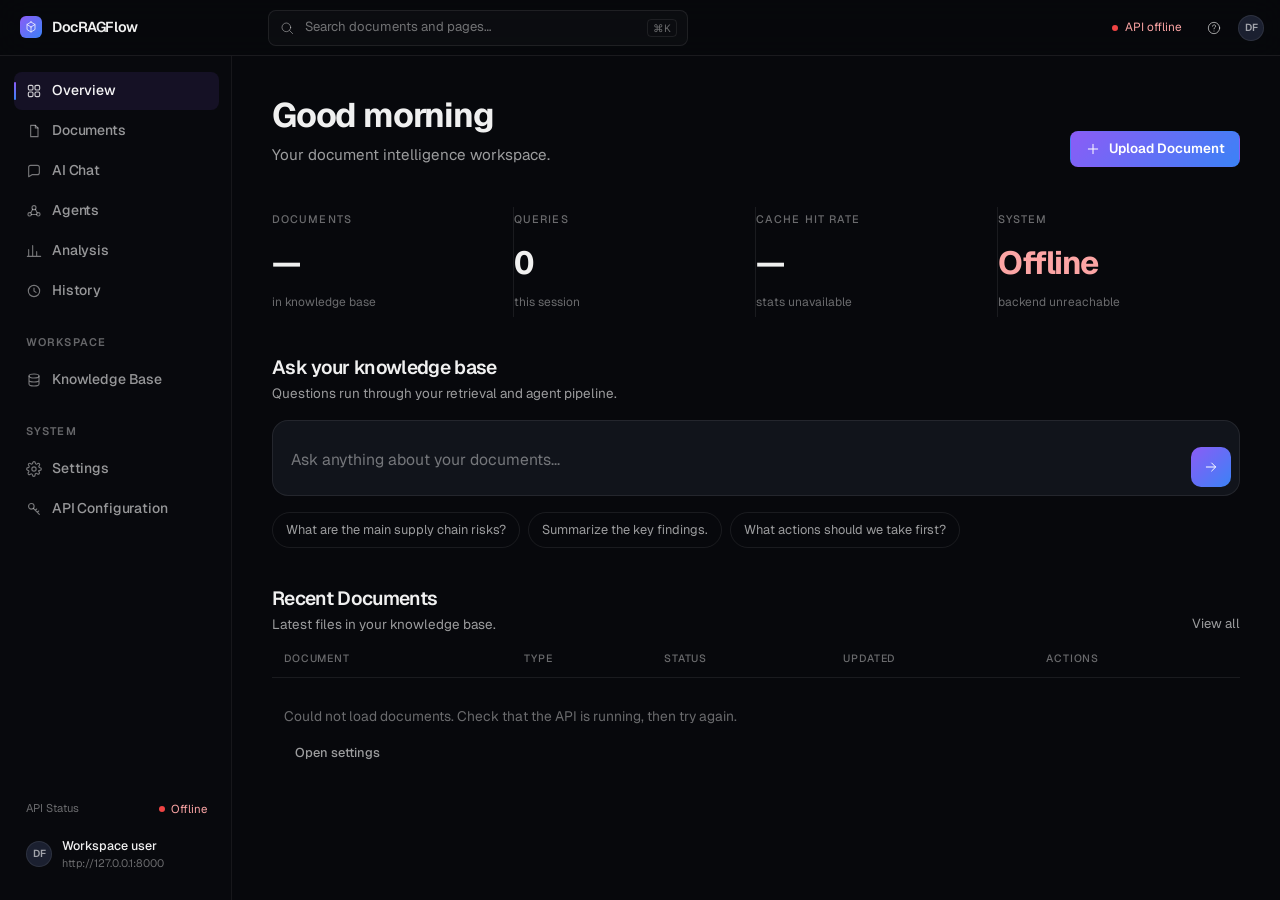
==== commit 8192ce36: "Add conversational RAG and evidence-first retrieval packs. Persist chat history and make EvidencePac" ====
--- a/frontend/app.html
+++ b/frontend/app.html
@@ -10,7 +10,7 @@
       href="https://fonts.googleapis.com/css2?family=Geist:wght@400;500;600;700&family=Inter:wght@400;500;600;700&display=swap"
       rel="stylesheet"
     />
-    <link rel="stylesheet" href="css/styles.css?v=6" />
+    <link rel="stylesheet" href="css/styles.css?v=8" />
   </head>
   <body class="app">
     <a class="skip-link" href="#content">Skip to content</a>
@@ -108,6 +108,18 @@
       <symbol id="i-down" viewBox="0 0 24 24">
         <path d="M7 13V4H4.5v9H7z" />
         <path d="M7 13l4.2 7.2a1.6 1.6 0 0 0 3-.9V15.5H20l-2.2-9.5H7" />
+      </symbol>
+      <symbol id="i-stop" viewBox="0 0 24 24">
+        <rect x="7" y="7" width="10" height="10" rx="1.5" />
+      </symbol>
+      <symbol id="i-edit" viewBox="0 0 24 24">
+        <path d="M4 20h4l10-10-4-4L4 16v4z" />
+        <path d="M13 7l4 4" />
+      </symbol>
+      <symbol id="i-dots" viewBox="0 0 24 24">
+        <circle cx="6" cy="12" r="1.2" />
+        <circle cx="12" cy="12" r="1.2" />
+        <circle cx="18" cy="12" r="1.2" />
       </symbol>
     </svg>
 
@@ -368,53 +380,62 @@
 
         <!-- ─── AI CHAT ─── -->
         <section class="view view--chat" id="view-chat" data-view="chat" hidden>
-          <div class="chat-grid">
-            <aside class="chat-rail panel">
+          <div class="chat-grid chat-grid--no-sources" id="chatGrid">
+            <aside class="chat-rail panel" id="chatRail">
               <header class="panel-head">
                 <h2>Conversations</h2>
               </header>
-              <button id="newChatBtn" class="text-link" type="button">
+              <button id="newChatBtn" class="btn btn-ghost btn-block chat-new" type="button">
                 <svg class="ic"><use href="#i-plus" /></svg> New chat
               </button>
-              <ul id="chatSessions" class="rail-list"></ul>
+              <div id="chatSessions" class="rail-list" role="list"></div>
             </aside>
 
             <section class="chat-main panel">
               <header class="panel-head chat-head">
-                <div>
-                  <h2>AI Chat</h2>
-                  <p class="panel-sub">Grounded answers with citations from your documents.</p>
+                <button id="chatConvToggle" class="icon-btn chat-mobile-only" type="button" aria-label="Open conversations">
+                  <svg class="ic"><use href="#i-chat" /></svg>
+                </button>
+                <div class="chat-head-copy">
+                  <h2 id="chatTitle">AI Chat</h2>
+                  <p class="panel-sub" id="chatSubtitle">Grounded answers from your documents.</p>
                 </div>
                 <span id="queryModePill" class="tag">Ready</span>
+                <button id="chatSourcesToggle" class="icon-btn chat-mobile-only" type="button" aria-label="Open sources" hidden>
+                  <svg class="ic"><use href="#i-doc" /></svg>
+                </button>
               </header>
 
               <div id="chatMessages" class="chat-log"></div>
-
-              <div class="chat-composer">
+              <button id="chatJumpBtn" class="chat-jump" type="button" hidden>↓ New response</button>
+
+              <form class="chat-composer" id="chatForm">
                 <div class="ask-field ask-field--chat">
-                  <input
+                  <textarea
                     id="chatInput"
                     class="composer-input"
-                    type="text"
+                    rows="1"
                     placeholder="Ask anything about your documents..."
                     autocomplete="off"
-                  />
-                  <button id="chatSendBtn" class="ask-go" type="button" aria-label="Send question">
-                    <svg class="ic"><use href="#i-send" /></svg>
+                  ></textarea>
+                  <button id="chatSendBtn" class="ask-go" type="submit" aria-label="Send question" disabled>
+                    <svg class="ic" data-icon="send"><use href="#i-send" /></svg>
+                    <svg class="ic" data-icon="stop" hidden><use href="#i-stop" /></svg>
                   </button>
                 </div>
+                <p class="composer-hint">Enter to send · Shift+Enter for a new line</p>
                 <div id="queryStatus" class="status-inline" role="status" aria-live="polite"></div>
-              </div>
+              </form>
             </section>
 
-            <aside class="chat-sources panel">
+            <aside class="chat-sources panel" id="chatSources" hidden>
               <header class="panel-head">
                 <h2>Sources</h2>
+                <button id="chatSourcesClose" class="icon-btn chat-mobile-only" type="button" aria-label="Close sources">
+                  <svg class="ic"><use href="#i-check" /></svg>
+                </button>
               </header>
               <ul id="sourcesList" class="source-list"></ul>
-              <div id="sourcesEmpty" class="empty empty--compact">
-                <p>Sources appear here after you ask a question.</p>
-              </div>
               <div id="responseMeta" class="meta-row" hidden>
                 <span id="responseTime"></span>
                 <span id="cacheIndicator"></span>
@@ -422,6 +443,7 @@
               <div class="visually-hidden" aria-hidden="true"><div id="answerText"></div></div>
             </aside>
           </div>
+          <div class="chat-scrim" id="chatScrim" hidden></div>
         </section>
 
         <!-- ─── AGENTS ─── -->
@@ -789,9 +811,10 @@
       </div>
     </div>
 
-    <script src="js/api.js?v=4"></script>
+    <script src="js/api.js?v=7"></script>
     <script src="js/dashboard.js?v=4"></script>
-    <script src="js/app.js?v=6"></script>
-    <script src="js/ui.js?v=6"></script>
+    <script src="js/app.js?v=7"></script>
+    <script src="js/chat.js?v=3"></script>
+    <script src="js/ui.js?v=7"></script>
   </body>
 </html>
--- a/frontend/css/styles.css
+++ b/frontend/css/styles.css
@@ -1510,14 +1510,20 @@
 .view--chat .content,
 .content:has(.view--chat:not([hidden])) {
   max-width: none;
+  padding: 12px 24px 16px;
 }
 
 .chat-grid {
   display: grid;
-  grid-template-columns: 176px minmax(0, 1fr) 200px;
+  grid-template-columns: 240px minmax(0, 1fr) 260px;
   gap: 0;
   height: 100%;
   min-height: 0;
+  position: relative;
+}
+
+.chat-grid--no-sources {
+  grid-template-columns: 240px minmax(0, 1fr);
 }
 
 .chat-rail,
@@ -1529,9 +1535,21 @@
 }
 
 .chat-rail {
+  display: grid;
   padding-right: 20px;
   border-right: 1px solid var(--line);
   grid-template-rows: auto auto minmax(0, 1fr);
+  align-content: stretch;
+}
+
+.chat-new {
+  justify-content: flex-start;
+  gap: 8px;
+  margin-top: 4px;
+}
+
+.chat-mobile-only {
+  display: none;
 }
 
 .chat-rail .panel-head h2,
@@ -1556,9 +1574,30 @@
   gap: 2px;
   align-content: start;
   overflow-y: auto;
-}
-
-.rail-list button {
+  min-height: 0;
+}
+
+.rail-group {
+  margin: 12px 8px 4px;
+  font-size: 0.68rem;
+  font-weight: 500;
+  letter-spacing: 0.08em;
+  text-transform: uppercase;
+  color: var(--ink-3);
+}
+
+.rail-item {
+  display: grid;
+  grid-template-columns: minmax(0, 1fr) auto;
+  align-items: center;
+  border-radius: 8px;
+}
+
+.rail-item.is-active {
+  background: rgba(255, 255, 255, 0.05);
+}
+
+.rail-item .rail-open {
   display: grid;
   gap: 2px;
   width: 100%;
@@ -1573,6 +1612,110 @@
   transition: background var(--transition), color var(--transition);
 }
 
+.rail-item .rail-open:hover,
+.rail-item:hover {
+  background: rgba(255, 255, 255, 0.04);
+  color: var(--ink);
+}
+
+.rail-rename {
+  width: calc(100% - 8px);
+  margin: 4px;
+  padding: 6px 8px;
+  border: 1px solid rgba(139, 92, 246, 0.4);
+  border-radius: 6px;
+  background: var(--raised);
+  color: var(--ink);
+  font: inherit;
+  font-size: 0.8rem;
+  outline: none;
+}
+
+.rail-menu {
+  position: relative;
+  opacity: 0;
+  transition: opacity 0.16s var(--ease);
+}
+
+.rail-item:hover .rail-menu,
+.rail-item:focus-within .rail-menu {
+  opacity: 1;
+}
+
+.rail-menu summary {
+  list-style: none;
+  width: 28px;
+  height: 28px;
+  display: grid;
+  place-items: center;
+  border-radius: 6px;
+  color: var(--ink-3);
+  cursor: pointer;
+  font-size: 0.9rem;
+  letter-spacing: 0.08em;
+}
+
+.rail-menu summary::-webkit-details-marker {
+  display: none;
+}
+
+.rail-menu summary:hover {
+  background: rgba(255, 255, 255, 0.06);
+  color: var(--ink);
+}
+
+.rail-menu-panel {
+  position: absolute;
+  right: 0;
+  top: 28px;
+  z-index: 8;
+  display: none;
+  min-width: 132px;
+  padding: 6px;
+  border: 1px solid var(--line);
+  border-radius: 8px;
+  background: #12151c;
+  box-shadow: 0 12px 32px rgba(0, 0, 0, 0.35);
+}
+
+.rail-menu[open] .rail-menu-panel,
+.rail-item:hover .rail-menu-panel {
+  display: grid;
+  gap: 2px;
+}
+
+.rail-menu-panel button {
+  padding: 7px 10px;
+  border: 0;
+  border-radius: 6px;
+  background: transparent;
+  color: var(--ink-2);
+  font: inherit;
+  font-size: 0.78rem;
+  text-align: left;
+  cursor: pointer;
+}
+
+.rail-menu-panel button:hover {
+  background: rgba(255, 255, 255, 0.06);
+  color: var(--ink);
+}
+
+.rail-list button {
+  display: grid;
+  gap: 2px;
+  width: 100%;
+  padding: 8px 8px;
+  border: 0;
+  border-radius: 7px;
+  background: transparent;
+  color: var(--ink-2);
+  font: inherit;
+  text-align: left;
+  cursor: pointer;
+  transition: background var(--transition), color var(--transition);
+}
+
 .rail-list button:hover {
   background: rgba(255, 255, 255, 0.04);
   color: var(--ink);
@@ -1591,6 +1734,7 @@
 }
 
 .chat-main {
+  position: relative;
   padding: 8px 0 12px;
   grid-template-rows: auto minmax(0, 1fr) auto;
 }
@@ -1600,6 +1744,18 @@
   margin: 0 auto 8px;
   width: 100%;
   max-width: 780px;
+}
+
+.chat-head-copy {
+  min-width: 0;
+  flex: 1;
+}
+
+.chat-head-copy h2 {
+  text-transform: none;
+  letter-spacing: -0.03em;
+  font-size: 1rem;
+  color: var(--ink);
 }
 
 .chat-log {
@@ -1623,6 +1779,50 @@
   padding-top: 8px;
 }
 
+.composer-hint {
+  margin: 0 4px;
+  font-size: 0.72rem;
+  color: var(--ink-3);
+}
+
+.ask-field--chat {
+  min-height: 56px;
+  padding: 8px 8px 8px 16px;
+}
+
+.ask-field--chat .composer-input {
+  resize: none;
+  overflow-y: auto;
+  max-height: 160px;
+  min-height: 24px;
+  line-height: 1.5;
+  padding: 10px 0;
+}
+
+.chat-jump {
+  position: absolute;
+  left: 50%;
+  bottom: 92px;
+  z-index: 4;
+  transform: translateX(-50%);
+  padding: 7px 12px;
+  border: 1px solid var(--line);
+  border-radius: 999px;
+  background: #12151c;
+  color: var(--ink);
+  font: inherit;
+  font-size: 0.78rem;
+  box-shadow: 0 10px 28px rgba(0, 0, 0, 0.35);
+  cursor: pointer;
+}
+
+.chat-scrim {
+  position: fixed;
+  inset: var(--topbar) 0 0;
+  z-index: 70;
+  background: rgba(3, 5, 12, 0.55);
+}
+
 .bubble {
   max-width: 78%;
   padding: 0;
@@ -1732,8 +1932,111 @@
 }
 
 .bubble-ai:hover .bubble-actions,
-.bubble-ai:focus-within .bubble-actions {
+.bubble-ai:focus-within .bubble-actions,
+.bubble-user:hover .bubble-actions,
+.bubble-user:focus-within .bubble-actions {
   opacity: 1;
+}
+
+.msg-more {
+  display: none;
+}
+
+.msg-menu {
+  display: none;
+  position: absolute;
+  right: 0;
+  top: 30px;
+  z-index: 6;
+  min-width: 132px;
+  padding: 6px;
+  border: 1px solid var(--line);
+  border-radius: 8px;
+  background: #12151c;
+}
+
+.msg-menu.is-open {
+  display: grid;
+  gap: 2px;
+}
+
+.msg-menu button {
+  padding: 7px 10px;
+  border: 0;
+  border-radius: 6px;
+  background: transparent;
+  color: var(--ink-2);
+  font: inherit;
+  font-size: 0.78rem;
+  text-align: left;
+  cursor: pointer;
+}
+
+.msg-menu button:hover {
+  background: rgba(255, 255, 255, 0.06);
+  color: var(--ink);
+}
+
+.bubble-actions {
+  position: relative;
+}
+
+.bubble-error {
+  margin-top: 8px;
+  color: #fca5a5;
+  font-size: 0.86rem;
+}
+
+.cite {
+  display: inline;
+  padding: 0 1px;
+  border: 0;
+  background: none;
+  color: #c4b5fd;
+  font: inherit;
+  font-weight: 600;
+  cursor: pointer;
+}
+
+.cite:hover {
+  text-decoration: underline;
+}
+
+.edit-input {
+  width: 100%;
+  min-height: 72px;
+  padding: 10px 12px;
+  border: 1px solid rgba(139, 92, 246, 0.4);
+  border-radius: 12px;
+  background: var(--raised);
+  color: var(--ink);
+  font: inherit;
+  resize: vertical;
+}
+
+.code-block {
+  position: relative;
+  margin: 12px 0;
+}
+
+.code-copy {
+  position: absolute;
+  top: 8px;
+  right: 8px;
+  padding: 4px 8px;
+  border: 1px solid var(--line);
+  border-radius: 6px;
+  background: rgba(12, 14, 20, 0.85);
+  color: var(--ink-2);
+  font: inherit;
+  font-size: 0.7rem;
+  cursor: pointer;
+}
+
+.bubble-text h2,
+.bubble-text h3 {
+  margin: 12px 0 6px;
+  font-size: 0.95rem;
 }
 
 .act-btn {
@@ -1822,6 +2125,48 @@
 
 .source-list li::before {
   content: none;
+}
+
+.source-card {
+  display: grid;
+  gap: 4px;
+  width: 100%;
+  padding: 10px;
+  border: 1px solid transparent;
+  border-radius: 10px;
+  background: rgba(255, 255, 255, 0.03);
+  color: inherit;
+  font: inherit;
+  text-align: left;
+  cursor: pointer;
+}
+
+.source-card:hover,
+.source-card.is-active,
+#sourcesList li.is-active .source-card {
+  border-color: rgba(139, 92, 246, 0.45);
+  background: rgba(139, 92, 246, 0.08);
+}
+
+.source-n {
+  font-size: 0.68rem;
+  color: #c4b5fd;
+}
+
+.source-card strong {
+  font-size: 0.8rem;
+  font-weight: 600;
+}
+
+.source-page {
+  font-size: 0.72rem;
+  color: var(--ink-3);
+}
+
+.source-excerpt {
+  font-size: 0.74rem;
+  color: var(--ink-2);
+  line-height: 1.45;
 }
 
 .meta-row {
@@ -2283,24 +2628,57 @@
 
 /* ── Responsive ─────────────────────────────────────────────────────────── */
 @media (max-width: 1180px) {
-  .chat-grid {
-    grid-template-columns: 180px minmax(0, 1fr);
+  .chat-grid,
+  .chat-grid--no-sources {
+    grid-template-columns: minmax(0, 1fr);
+  }
+
+  .chat-mobile-only {
+    display: inline-grid;
+  }
+
+  .chat-rail {
+    position: fixed;
+    top: var(--topbar);
+    left: 0;
+    z-index: 90;
+    display: none;
+    width: min(320px, 88vw);
+    height: calc(100vh - var(--topbar));
+    padding: 16px;
+    border-right: 1px solid var(--line);
+    background: var(--bg);
+    box-shadow: 24px 0 48px rgba(0, 0, 0, 0.4);
+  }
+
+  .chat-rail.is-open {
+    display: grid;
   }
 
   .chat-sources {
-    grid-column: 1 / -1;
-    padding-left: 0;
-    border-left: 0;
-    border-top: 1px solid var(--line);
-    padding-top: 16px;
+    position: fixed;
+    top: var(--topbar);
+    right: 0;
+    z-index: 90;
+    display: none;
+    width: min(360px, 90vw);
+    height: calc(100vh - var(--topbar));
+    padding: 16px;
+    border-left: 1px solid var(--line);
+    background: var(--bg);
+    box-shadow: -24px 0 48px rgba(0, 0, 0, 0.4);
+  }
+
+  .chat-sources.is-open {
+    display: grid;
+  }
+
+  .chat-head .panel-sub {
+    display: block;
   }
 
   .view--chat {
-    height: auto;
-  }
-
-  .chat-log {
-    max-height: 460px;
+    height: calc(100vh - var(--topbar) - 24px);
   }
 
   .analysis-top,
@@ -2377,12 +2755,17 @@
     grid-template-columns: 1fr;
   }
 
-  .chat-grid {
+  .chat-grid,
+  .chat-grid--no-sources {
     grid-template-columns: minmax(0, 1fr);
   }
 
   .chat-rail {
     display: none;
+  }
+
+  .chat-rail.is-open {
+    display: grid;
   }
 
   .chat-main {
@@ -2395,16 +2778,52 @@
     max-width: none;
   }
 
+  .chat-composer {
+    position: sticky;
+    bottom: 0;
+    z-index: 5;
+    padding: 8px 0 calc(8px + env(safe-area-inset-bottom));
+    background: linear-gradient(180deg, transparent, var(--bg) 18%);
+  }
+
+  .chat-jump {
+    bottom: 120px;
+  }
+
+  .chat-sources {
+    top: auto;
+    right: 0;
+    left: 0;
+    width: 100%;
+    height: min(62vh, 520px);
+    border-left: 0;
+    border-top: 1px solid var(--line);
+    border-radius: 16px 16px 0 0;
+    box-shadow: 0 -24px 48px rgba(0, 0, 0, 0.4);
+  }
+
+  .msg-more {
+    display: inline-grid;
+  }
+
+  .bubble-actions .act-btn:not(.msg-more) {
+    display: none;
+  }
+
+  .bubble-actions {
+    opacity: 1;
+  }
+
+  .rail-menu {
+    opacity: 1;
+  }
+
   .detail-list > div {
     grid-template-columns: 1fr;
     gap: 4px;
   }
 
   .row-actions {
-    opacity: 1;
-  }
-
-  .bubble-actions {
     opacity: 1;
   }
 }
